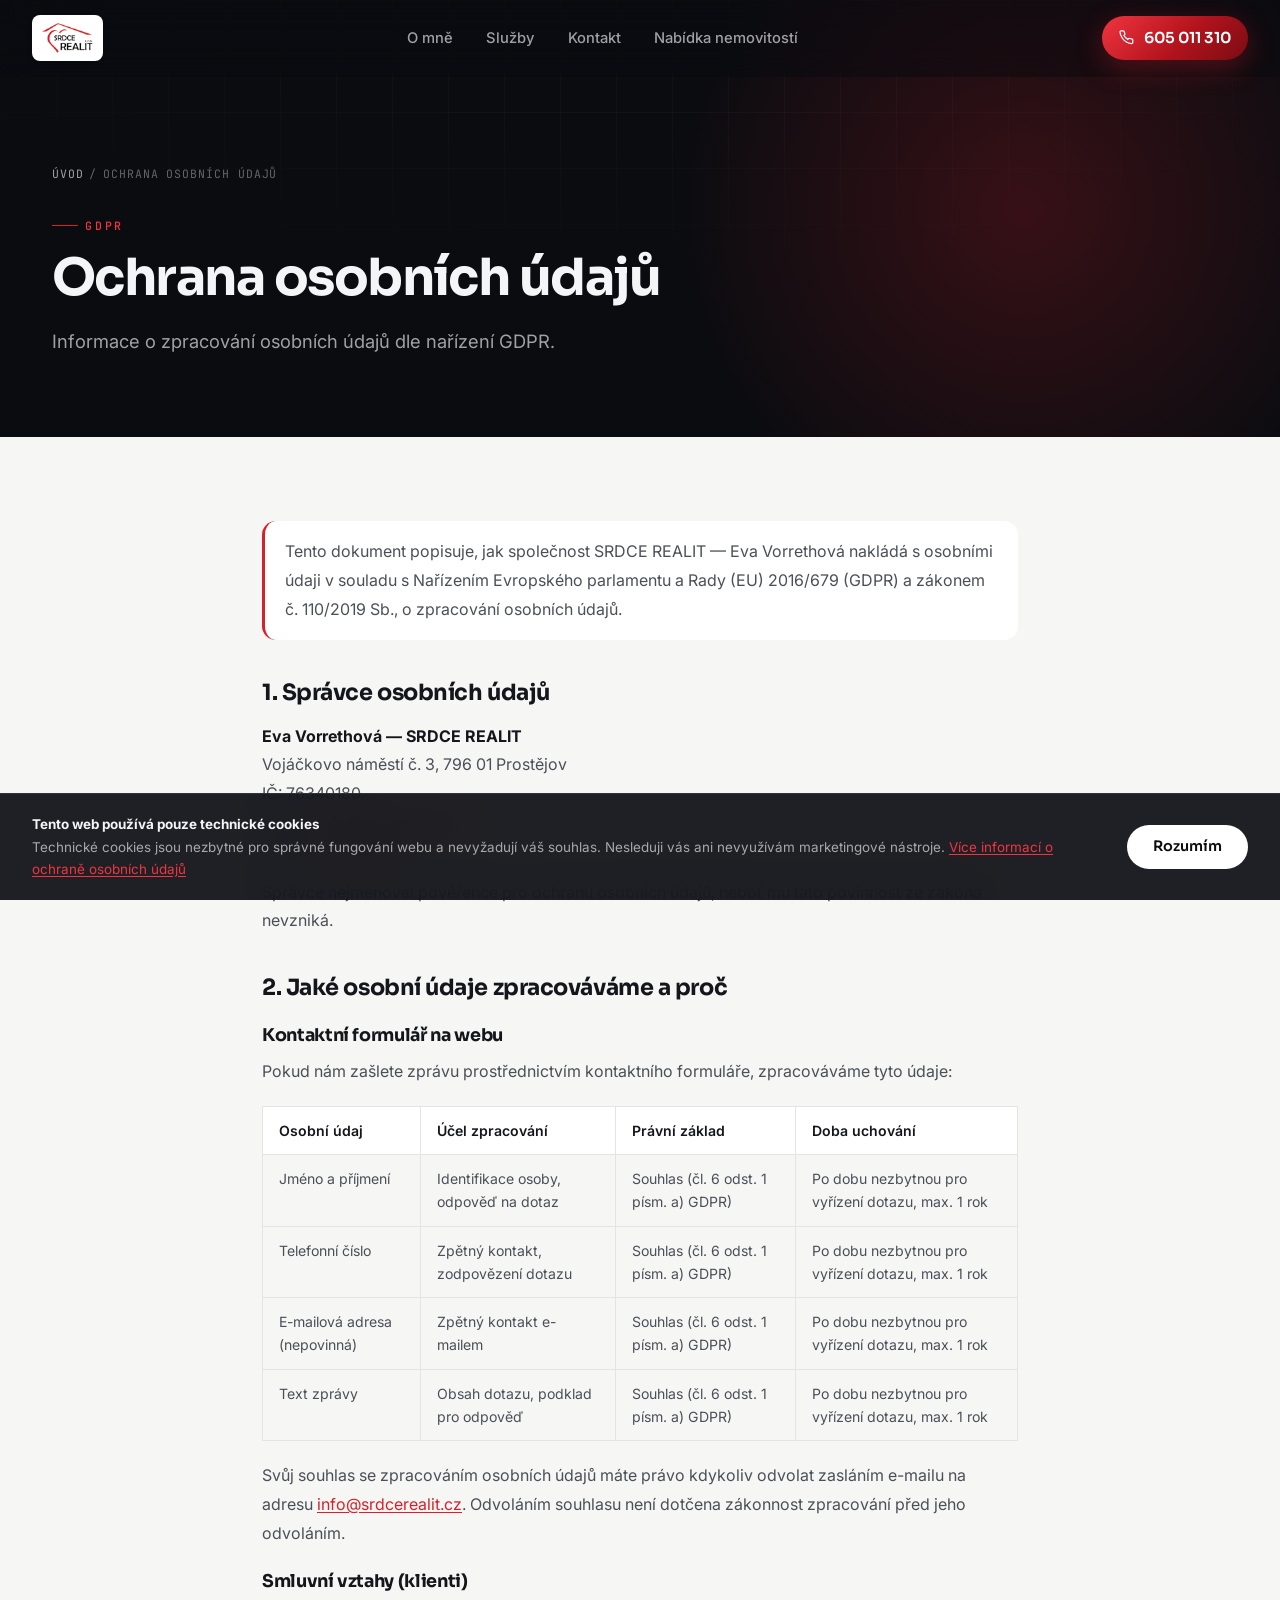
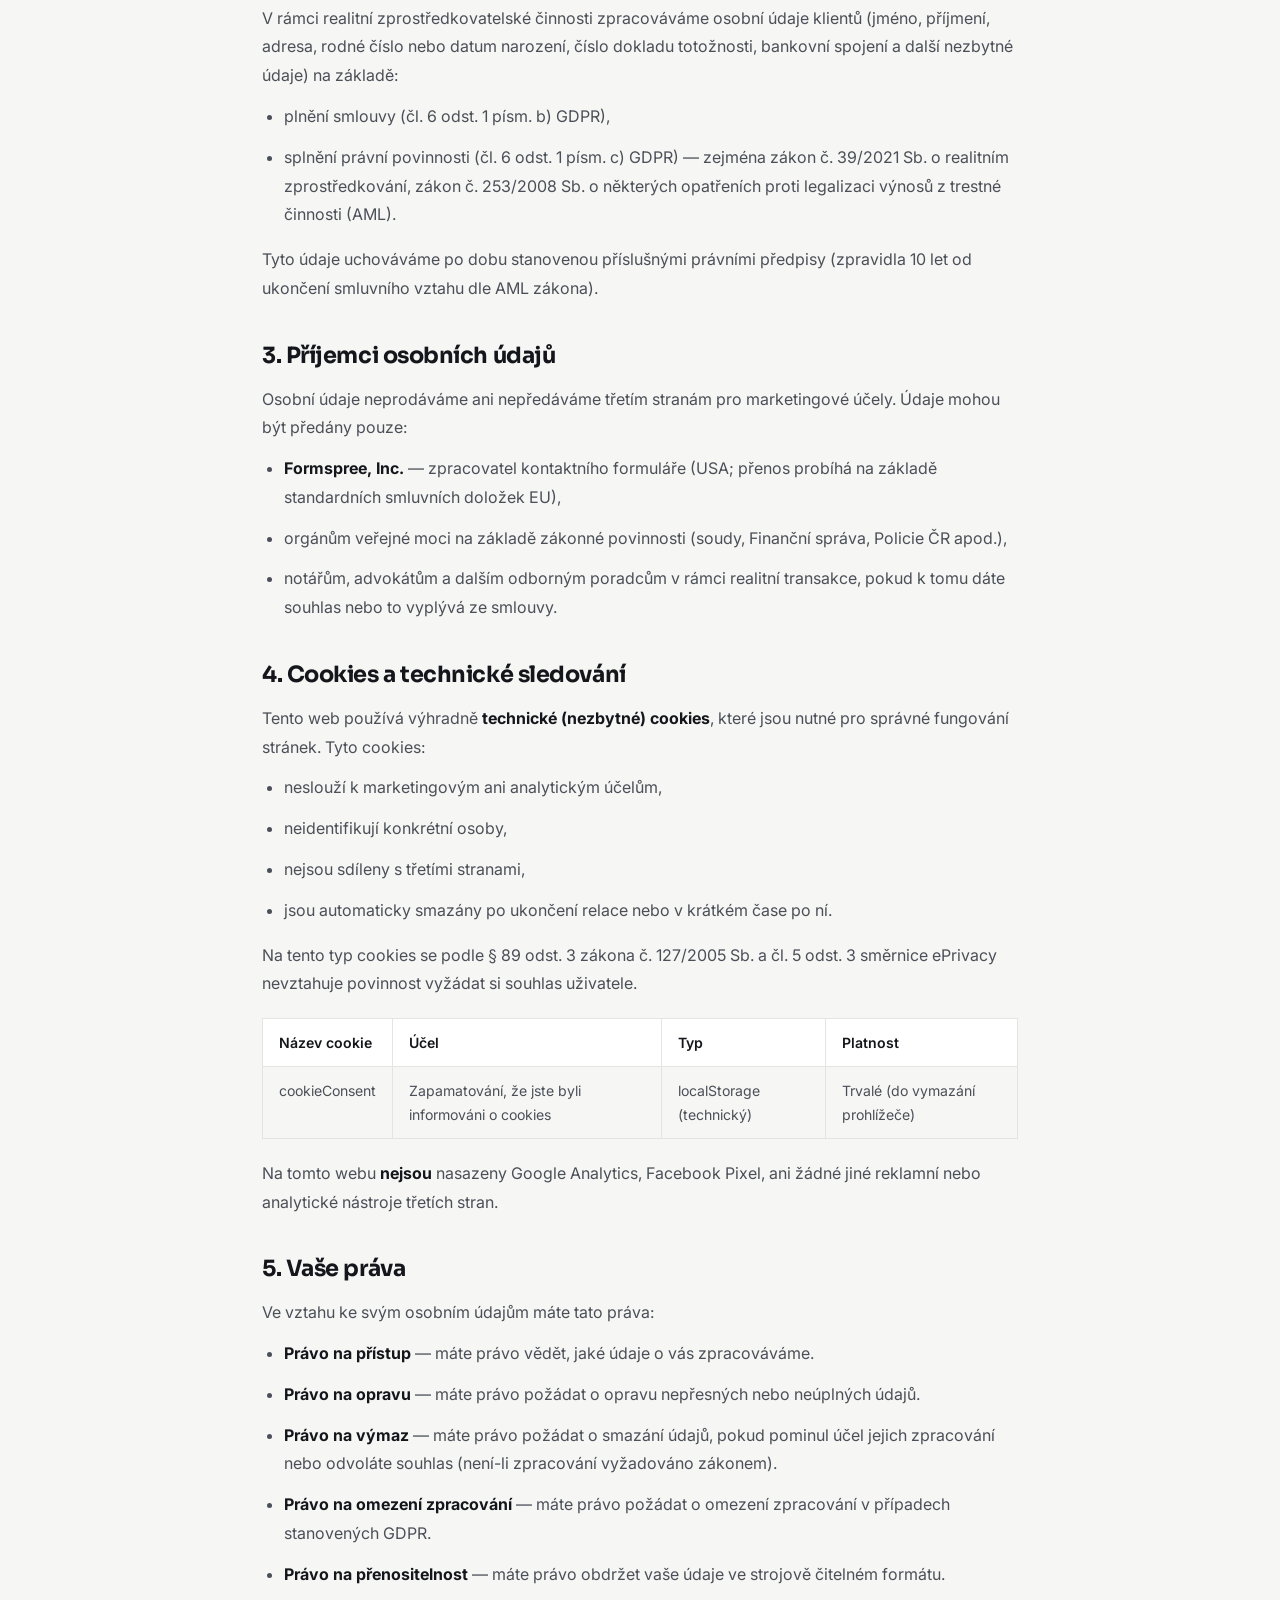
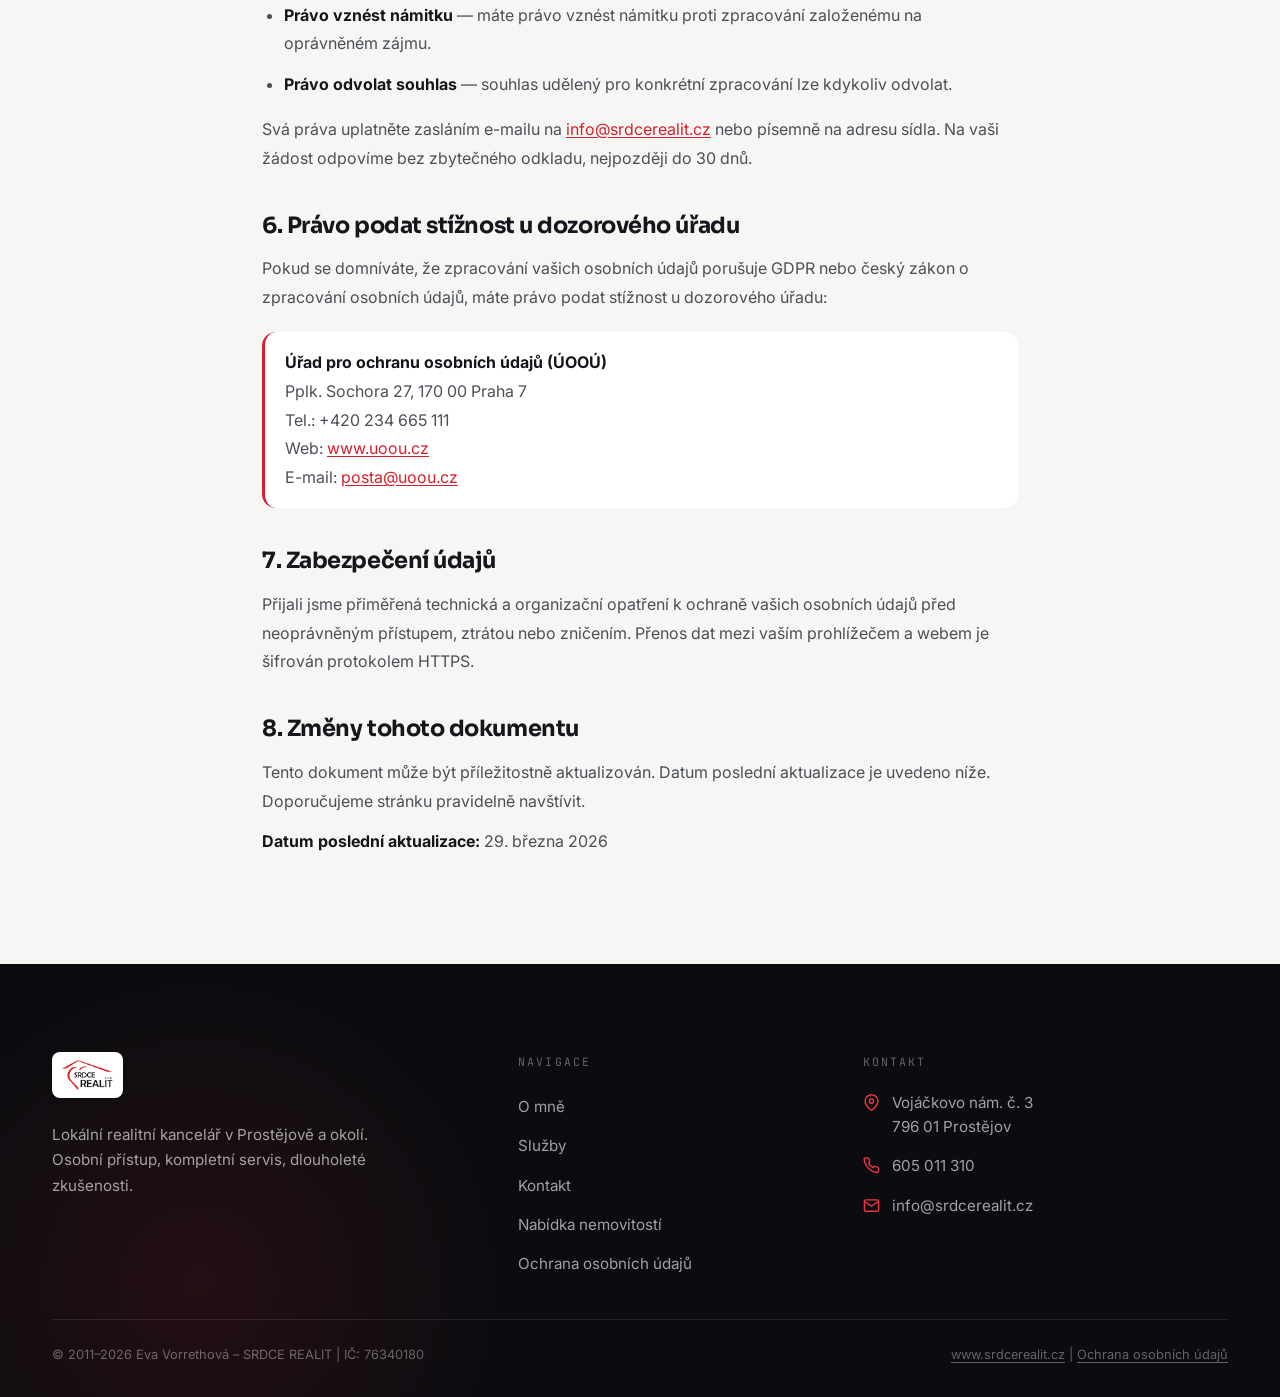
==== ochrana-udaju.html @ 51e982a7 "Jednostránkový landing web SRDCE REALIT Zjednodušená verze webu — jedna stránka místo 8 podstránek, " ====
<!DOCTYPE html>
<html lang="cs">
<head>
  <meta charset="UTF-8">
  <meta name="viewport" content="width=device-width, initial-scale=1.0">
  <title>Ochrana osobních údajů — SRDCE REALIT | Prostějov</title>
  <meta name="description" content="Informace o zpracování osobních údajů dle GDPR — realitní kancelář SRDCE REALIT, Eva Vorrethová, Prostějov.">
  <link rel="stylesheet" href="css/reset.css">
  <link rel="stylesheet" href="css/variables.css">
  <link rel="stylesheet" href="css/main.css">
  <link rel="stylesheet" href="css/components.css">
  <link rel="stylesheet" href="css/responsive.css">
  <style>
    .gdpr-content {
      max-width: 820px;
      margin: 0 auto;
      padding: clamp(2.5rem, 5vw, 4rem) var(--container-padding) clamp(4rem, 8vw, 6rem);
    }
    .gdpr-content h2 {
      font-size: 1.4rem;
      margin: var(--space-10) 0 var(--space-4);
    }
    .gdpr-content h3 {
      font-size: 1.1rem;
      margin: var(--space-6) 0 var(--space-3);
    }
    .gdpr-content p, .gdpr-content li {
      color: var(--text-2);
      line-height: 1.8;
      margin-bottom: var(--space-3);
    }
    .gdpr-content ul {
      list-style: disc;
      padding-left: 1.4em;
      margin-bottom: var(--space-4);
    }
    .gdpr-content a { color: var(--red); text-decoration: underline; text-underline-offset: 2px; }
    .gdpr-content strong { color: var(--text); }
    .gdpr-table {
      width: 100%;
      border-collapse: collapse;
      margin: var(--space-5) 0;
      font-size: .88rem;
      display: block;
      overflow-x: auto;
    }
    .gdpr-table th {
      background: var(--surface);
      padding: var(--space-3) var(--space-4);
      text-align: left;
      font-weight: 600;
      border: 1px solid var(--line);
      white-space: nowrap;
    }
    .gdpr-table td {
      padding: var(--space-3) var(--space-4);
      border: 1px solid var(--line);
      color: var(--text-2);
      vertical-align: top;
    }
    .gdpr-info-box {
      background: var(--surface);
      border-left: 3px solid var(--red);
      border-radius: var(--radius-md);
      padding: var(--space-4) var(--space-5);
      margin: var(--space-5) 0;
    }
    .gdpr-info-box p { margin: 0; }
  </style>
</head>
<body>

<!-- HEADER -->
<header class="site-header">
  <div class="header-inner container-wide">
    <a href="index.html" class="site-logo" aria-label="SRDCE REALIT — úvodní stránka">
      <div class="logo-img-wrap">
        <img src="assets/logo.png" alt="SRDCE REALIT — Eva Vorrethová" class="logo-img">
      </div>
    </a>
    <nav class="main-nav" aria-label="Hlavní navigace">
      <ul class="nav-list">
        <li><a href="index.html#o-mne">O mně</a></li>
        <li><a href="index.html#sluzby">Služby</a></li>
        <li><a href="index.html#kontakt">Kontakt</a></li>
        <li><a href="https://www.sreality.cz/adresar/srdce-realit-prostejov/3274/inzeraty" target="_blank" rel="noopener">Nabídka nemovitostí</a></li>
      </ul>
    </nav>
    <div class="header-actions">
      <a href="tel:+420605011310" class="header-phone">
        <svg viewBox="0 0 24 24" fill="none" stroke="currentColor" stroke-width="2" aria-hidden="true"><path d="M22 16.92v3a2 2 0 0 1-2.18 2 19.79 19.79 0 0 1-8.63-3.07A19.5 19.5 0 0 1 4.69 12 19.79 19.79 0 0 1 1.61 3.41 2 2 0 0 1 3.6 1.24h3a2 2 0 0 1 2 1.72c.127.96.361 1.903.7 2.81a2 2 0 0 1-.45 2.11L7.91 8.9a16 16 0 0 0 6.08 6.08l.97-.96a2 2 0 0 1 2.11-.45c.907.339 1.85.573 2.81.7A2 2 0 0 1 22 16.92z"/></svg>
        605 011 310
      </a>
      <button class="hamburger" aria-label="Otevřít menu" aria-expanded="false">
        <span></span><span></span><span></span>
      </button>
    </div>
  </div>
  <div class="scroll-progress"><span></span></div>
</header>

<nav class="mobile-nav" aria-label="Mobilní navigace">
  <ul class="mobile-nav-list">
    <li><a href="index.html#o-mne">O mně</a></li>
    <li><a href="index.html#sluzby">Služby</a></li>
    <li><a href="index.html#kontakt">Kontakt</a></li>
    <li><a href="https://www.sreality.cz/adresar/srdce-realit-prostejov/3274/inzeraty" target="_blank" rel="noopener">Nabídka nemovitostí</a></li>
  </ul>
  <a href="tel:+420605011310" class="mobile-nav-phone">
    <svg width="18" height="18" viewBox="0 0 24 24" fill="none" stroke="currentColor" stroke-width="2" aria-hidden="true"><path d="M22 16.92v3a2 2 0 0 1-2.18 2 19.79 19.79 0 0 1-8.63-3.07A19.5 19.5 0 0 1 4.69 12 19.79 19.79 0 0 1 1.61 3.41 2 2 0 0 1 3.6 1.24h3a2 2 0 0 1 2 1.72c.127.96.361 1.903.7 2.81a2 2 0 0 1-.45 2.11L7.91 8.9a16 16 0 0 0 6.08 6.08l.97-.96a2 2 0 0 1 2.11-.45c.907.339 1.85.573 2.81.7A2 2 0 0 1 22 16.92z"/></svg>
    605 011 310
  </a>
</nav>

<!-- ══ PAGE HERO ══ -->
<section class="page-hero">
  <div class="container">
    <nav class="breadcrumbs" aria-label="Drobečková navigace">
      <a href="index.html">Úvod</a>
      <span class="sep">/</span>
      <span>Ochrana osobních údajů</span>
    </nav>
    <span class="eyebrow eyebrow-inv">GDPR</span>
    <h1 class="display-2">Ochrana osobních údajů</h1>
    <p class="lead">Informace o zpracování osobních údajů dle nařízení GDPR.</p>
  </div>
</section>

<!-- CONTENT -->
<main>
  <div class="gdpr-content">

    <div class="gdpr-info-box">
      <p>Tento dokument popisuje, jak společnost SRDCE REALIT — Eva Vorrethová nakládá s osobními údaji v souladu s Nařízením Evropského parlamentu a Rady (EU) 2016/679 (GDPR) a zákonem č. 110/2019 Sb., o zpracování osobních údajů.</p>
    </div>

    <h2>1. Správce osobních údajů</h2>
    <p>
      <strong>Eva Vorrethová — SRDCE REALIT</strong><br>
      Vojáčkovo náměstí č. 3, 796 01 Prostějov<br>
      IČ: 76340180<br>
      E-mail: <a href="mailto:info@srdcerealit.cz">info@srdcerealit.cz</a><br>
      Telefon: <a href="tel:+420605011310">605 011 310</a>
    </p>
    <p>Správce nejmenoval pověřence pro ochranu osobních údajů, neboť mu tato povinnost ze zákona nevzniká.</p>

    <h2>2. Jaké osobní údaje zpracováváme a proč</h2>

    <h3>Kontaktní formulář na webu</h3>
    <p>Pokud nám zašlete zprávu prostřednictvím kontaktního formuláře, zpracováváme tyto údaje:</p>
    <table class="gdpr-table">
      <thead>
        <tr>
          <th>Osobní údaj</th>
          <th>Účel zpracování</th>
          <th>Právní základ</th>
          <th>Doba uchování</th>
        </tr>
      </thead>
      <tbody>
        <tr>
          <td>Jméno a příjmení</td>
          <td>Identifikace osoby, odpověď na dotaz</td>
          <td>Souhlas (čl. 6 odst. 1 písm. a) GDPR)</td>
          <td>Po dobu nezbytnou pro vyřízení dotazu, max. 1 rok</td>
        </tr>
        <tr>
          <td>Telefonní číslo</td>
          <td>Zpětný kontakt, zodpovězení dotazu</td>
          <td>Souhlas (čl. 6 odst. 1 písm. a) GDPR)</td>
          <td>Po dobu nezbytnou pro vyřízení dotazu, max. 1 rok</td>
        </tr>
        <tr>
          <td>E-mailová adresa (nepovinná)</td>
          <td>Zpětný kontakt e-mailem</td>
          <td>Souhlas (čl. 6 odst. 1 písm. a) GDPR)</td>
          <td>Po dobu nezbytnou pro vyřízení dotazu, max. 1 rok</td>
        </tr>
        <tr>
          <td>Text zprávy</td>
          <td>Obsah dotazu, podklad pro odpověď</td>
          <td>Souhlas (čl. 6 odst. 1 písm. a) GDPR)</td>
          <td>Po dobu nezbytnou pro vyřízení dotazu, max. 1 rok</td>
        </tr>
      </tbody>
    </table>
    <p>Svůj souhlas se zpracováním osobních údajů máte právo kdykoliv odvolat zasláním e-mailu na adresu <a href="mailto:info@srdcerealit.cz">info@srdcerealit.cz</a>. Odvoláním souhlasu není dotčena zákonnost zpracování před jeho odvoláním.</p>

    <h3>Smluvní vztahy (klienti)</h3>
    <p>V rámci realitní zprostředkovatelské činnosti zpracováváme osobní údaje klientů (jméno, příjmení, adresa, rodné číslo nebo datum narození, číslo dokladu totožnosti, bankovní spojení a další nezbytné údaje) na základě:</p>
    <ul>
      <li>plnění smlouvy (čl. 6 odst. 1 písm. b) GDPR),</li>
      <li>splnění právní povinnosti (čl. 6 odst. 1 písm. c) GDPR) — zejména zákon č. 39/2021 Sb. o realitním zprostředkování, zákon č. 253/2008 Sb. o některých opatřeních proti legalizaci výnosů z trestné činnosti (AML).</li>
    </ul>
    <p>Tyto údaje uchováváme po dobu stanovenou příslušnými právními předpisy (zpravidla 10 let od ukončení smluvního vztahu dle AML zákona).</p>

    <h2>3. Příjemci osobních údajů</h2>
    <p>Osobní údaje neprodáváme ani nepředáváme třetím stranám pro marketingové účely. Údaje mohou být předány pouze:</p>
    <ul>
      <li><strong>Formspree, Inc.</strong> — zpracovatel kontaktního formuláře (USA; přenos probíhá na základě standardních smluvních doložek EU),</li>
      <li>orgánům veřejné moci na základě zákonné povinnosti (soudy, Finanční správa, Policie ČR apod.),</li>
      <li>notářům, advokátům a dalším odborným poradcům v rámci realitní transakce, pokud k tomu dáte souhlas nebo to vyplývá ze smlouvy.</li>
    </ul>

    <h2>4. Cookies a technické sledování</h2>
    <p>Tento web používá výhradně <strong>technické (nezbytné) cookies</strong>, které jsou nutné pro správné fungování stránek. Tyto cookies:</p>
    <ul>
      <li>neslouží k marketingovým ani analytickým účelům,</li>
      <li>neidentifikují konkrétní osoby,</li>
      <li>nejsou sdíleny s třetími stranami,</li>
      <li>jsou automaticky smazány po ukončení relace nebo v krátkém čase po ní.</li>
    </ul>
    <p>Na tento typ cookies se podle § 89 odst. 3 zákona č. 127/2005 Sb. a čl. 5 odst. 3 směrnice ePrivacy nevztahuje povinnost vyžádat si souhlas uživatele.</p>

    <table class="gdpr-table">
      <thead>
        <tr>
          <th>Název cookie</th>
          <th>Účel</th>
          <th>Typ</th>
          <th>Platnost</th>
        </tr>
      </thead>
      <tbody>
        <tr>
          <td>cookieConsent</td>
          <td>Zapamatování, že jste byli informováni o cookies</td>
          <td>localStorage (technický)</td>
          <td>Trvalé (do vymazání prohlížeče)</td>
        </tr>
      </tbody>
    </table>

    <p>Na tomto webu <strong>nejsou</strong> nasazeny Google Analytics, Facebook Pixel, ani žádné jiné reklamní nebo analytické nástroje třetích stran.</p>

    <h2>5. Vaše práva</h2>
    <p>Ve vztahu ke svým osobním údajům máte tato práva:</p>
    <ul>
      <li><strong>Právo na přístup</strong> — máte právo vědět, jaké údaje o vás zpracováváme.</li>
      <li><strong>Právo na opravu</strong> — máte právo požádat o opravu nepřesných nebo neúplných údajů.</li>
      <li><strong>Právo na výmaz</strong> — máte právo požádat o smazání údajů, pokud pominul účel jejich zpracování nebo odvoláte souhlas (není-li zpracování vyžadováno zákonem).</li>
      <li><strong>Právo na omezení zpracování</strong> — máte právo požádat o omezení zpracování v případech stanovených GDPR.</li>
      <li><strong>Právo na přenositelnost</strong> — máte právo obdržet vaše údaje ve strojově čitelném formátu.</li>
      <li><strong>Právo vznést námitku</strong> — máte právo vznést námitku proti zpracování založenému na oprávněném zájmu.</li>
      <li><strong>Právo odvolat souhlas</strong> — souhlas udělený pro konkrétní zpracování lze kdykoliv odvolat.</li>
    </ul>
    <p>Svá práva uplatněte zasláním e-mailu na <a href="mailto:info@srdcerealit.cz">info@srdcerealit.cz</a> nebo písemně na adresu sídla. Na vaši žádost odpovíme bez zbytečného odkladu, nejpozději do 30 dnů.</p>

    <h2>6. Právo podat stížnost u dozorového úřadu</h2>
    <p>Pokud se domníváte, že zpracování vašich osobních údajů porušuje GDPR nebo český zákon o zpracování osobních údajů, máte právo podat stížnost u dozorového úřadu:</p>
    <div class="gdpr-info-box">
      <p>
        <strong>Úřad pro ochranu osobních údajů (ÚOOÚ)</strong><br>
        Pplk. Sochora 27, 170 00 Praha 7<br>
        Tel.: +420 234 665 111<br>
        Web: <a href="https://www.uoou.cz" target="_blank" rel="noopener">www.uoou.cz</a><br>
        E-mail: <a href="mailto:posta@uoou.cz">posta@uoou.cz</a>
      </p>
    </div>

    <h2>7. Zabezpečení údajů</h2>
    <p>Přijali jsme přiměřená technická a organizační opatření k ochraně vašich osobních údajů před neoprávněným přístupem, ztrátou nebo zničením. Přenos dat mezi vaším prohlížečem a webem je šifrován protokolem HTTPS.</p>

    <h2>8. Změny tohoto dokumentu</h2>
    <p>Tento dokument může být příležitostně aktualizován. Datum poslední aktualizace je uvedeno níže. Doporučujeme stránku pravidelně navštívit.</p>
    <p><strong>Datum poslední aktualizace:</strong> 29. března 2026</p>

  </div>
</main>

<!-- FOOTER -->
<footer class="site-footer">
  <div class="container">
    <div class="footer-grid">
      <div class="footer-brand">
        <a href="index.html" class="site-logo" style="display:inline-flex">
          <div class="logo-img-wrap">
            <img src="assets/logo.png" alt="SRDCE REALIT — Eva Vorrethová" class="logo-img">
          </div>
        </a>
        <p class="footer-tagline">Lokální realitní kancelář v Prostějově a okolí. Osobní přístup, kompletní servis, dlouholeté zkušenosti.</p>
      </div>
      <div>
        <p class="footer-heading">Navigace</p>
        <nav class="footer-links">
          <a href="index.html#o-mne">O mně</a>
          <a href="index.html#sluzby">Služby</a>
          <a href="index.html#kontakt">Kontakt</a>
          <a href="https://www.sreality.cz/adresar/srdce-realit-prostejov/3274/inzeraty" target="_blank" rel="noopener">Nabídka nemovitostí</a>
          <a href="ochrana-udaju.html">Ochrana osobních údajů</a>
        </nav>
      </div>
      <div>
        <p class="footer-heading">Kontakt</p>
        <div class="footer-contact-list">
          <div class="footer-contact-item">
            <svg viewBox="0 0 24 24" fill="none" stroke="currentColor" stroke-width="2"><path d="M21 10c0 7-9 13-9 13s-9-6-9-13a9 9 0 0 1 18 0z"/><circle cx="12" cy="10" r="3"/></svg>
            <span>Vojáčkovo nám. č. 3<br>796 01 Prostějov</span>
          </div>
          <div class="footer-contact-item">
            <svg viewBox="0 0 24 24" fill="none" stroke="currentColor" stroke-width="2"><path d="M22 16.92v3a2 2 0 0 1-2.18 2 19.79 19.79 0 0 1-8.63-3.07A19.5 19.5 0 0 1 4.69 12 19.79 19.79 0 0 1 1.61 3.41 2 2 0 0 1 3.6 1.24h3a2 2 0 0 1 2 1.72c.127.96.361 1.903.7 2.81a2 2 0 0 1-.45 2.11L7.91 8.9a16 16 0 0 0 6.08 6.08l.97-.96a2 2 0 0 1 2.11-.45c.907.339 1.85.573 2.81.7A2 2 0 0 1 22 16.92z"/></svg>
            <a href="tel:+420605011310">605 011 310</a>
          </div>
          <div class="footer-contact-item">
            <svg viewBox="0 0 24 24" fill="none" stroke="currentColor" stroke-width="2"><path d="M4 4h16c1.1 0 2 .9 2 2v12c0 1.1-.9 2-2 2H4c-1.1 0-2-.9-2-2V6c0-1.1.9-2 2-2z"/><polyline points="22,6 12,13 2,6"/></svg>
            <a href="mailto:info@srdcerealit.cz">info@srdcerealit.cz</a>
          </div>
        </div>
      </div>
    </div>
    <div class="footer-bottom">
      <p>© 2011–2026 Eva Vorrethová – SRDCE REALIT | IČ: 76340180</p>
      <p><a href="https://www.srdcerealit.cz">www.srdcerealit.cz</a> | <a href="ochrana-udaju.html">Ochrana osobních údajů</a></p>
    </div>
  </div>
</footer>

<!-- FLOATING PHONE -->
<a href="tel:+420605011310" class="floating-phone" aria-label="Zavolat 605 011 310">
  <svg viewBox="0 0 24 24" fill="none" stroke="currentColor" stroke-width="2" aria-hidden="true"><path d="M22 16.92v3a2 2 0 0 1-2.18 2 19.79 19.79 0 0 1-8.63-3.07A19.5 19.5 0 0 1 4.69 12 19.79 19.79 0 0 1 1.61 3.41 2 2 0 0 1 3.6 1.24h3a2 2 0 0 1 2 1.72c.127.96.361 1.903.7 2.81a2 2 0 0 1-.45 2.11L7.91 8.9a16 16 0 0 0 6.08 6.08l.97-.96a2 2 0 0 1 2.11-.45c.907.339 1.85.573 2.81.7A2 2 0 0 1 22 16.92z"/></svg>
</a>

<!-- COOKIE BANNER -->
<div id="cookie-banner" class="cookie-banner" role="region" aria-label="Informace o cookies">
  <div class="cookie-banner-inner">
    <div class="cookie-banner-text">
      <strong>Tento web používá pouze technické cookies</strong>
      Technické cookies jsou nezbytné pro správné fungování webu a nevyžadují váš souhlas. Nesleduji vás ani nevyužívám marketingové nástroje.
      <a href="ochrana-udaju.html">Více informací o ochraně osobních údajů</a>
    </div>
    <div class="cookie-banner-actions">
      <button id="cookie-accept" class="cookie-btn-accept">Rozumím</button>
    </div>
  </div>
</div>

<script src="js/main.js"></script>
</body>
</html>
---- css/variables.css ----
/* variables.css — Design tokens (hi-tech 2026 redesign) */
@import url('https://fonts.googleapis.com/css2?family=Sora:wght@400;500;600;700;800&family=Inter:wght@400;500;600;700&family=JetBrains+Mono:wght@400;500;600&display=swap&subset=latin-ext');

:root {
  /* === BRAND === */
  --red: #D7202B;
  --red-bright: #F03540;
  --red-deep: #8F0F17;
  --red-ink: #3A0509;
  --gradient-brand: linear-gradient(135deg, #F03540 0%, #B3131D 55%, #7A0C13 100%);
  --gradient-brand-soft: linear-gradient(135deg, rgba(240,53,64,.12), rgba(122,12,19,.06));
  --green: #79BC1C;

  /* === SURFACES === */
  --ink: #0A0C10;          /* near-black, hero & footer */
  --ink-2: #12151C;        /* elevated dark */
  --ink-3: #1B1F29;        /* dark card */
  --bg: #F6F6F4;           /* warm light page bg */
  --surface: #FFFFFF;      /* cards */
  --surface-2: #EFEFEC;    /* subtle alt */

  /* === TEXT === */
  --text: #14161B;
  --text-2: #4B5058;       /* muted */
  --text-3: #8A8F98;       /* faint */
  --text-inv: #F4F5F7;
  --text-inv-2: rgba(244,245,247,.64);
  --text-inv-3: rgba(244,245,247,.38);

  /* === LINES === */
  --line: #E4E4E0;
  --line-dark: rgba(255,255,255,.09);
  --line-strong: #C9C9C4;

  /* === STATUS === */
  --success: #4CAF50;
  --error: #E5484D;
  --info: #2563EB;

  /* === TYPOGRAPHY === */
  --font-display: 'Sora', 'Inter', system-ui, sans-serif;
  --font-body: 'Inter', system-ui, sans-serif;
  --font-mono: 'JetBrains Mono', ui-monospace, monospace;

  --text-xs: 0.75rem;
  --text-sm: 0.875rem;
  --text-base: 1rem;
  --text-lg: 1.125rem;
  --text-xl: 1.3rem;
  --text-2xl: 1.6rem;

  /* fluid display sizes */
  --display-1: clamp(2.6rem, 6vw, 4.6rem);
  --display-2: clamp(2rem, 4vw, 3.2rem);
  --display-3: clamp(1.5rem, 2.6vw, 2.1rem);

  /* === SPACING === */
  --space-1: 0.25rem;
  --space-2: 0.5rem;
  --space-3: 0.75rem;
  --space-4: 1rem;
  --space-5: 1.25rem;
  --space-6: 1.5rem;
  --space-8: 2rem;
  --space-10: 2.5rem;
  --space-12: 3rem;
  --space-14: 3.5rem;
  --space-16: 4rem;
  --space-20: 5rem;
  --space-24: 6rem;

  /* === LAYOUT === */
  --container-max: 1240px;
  --container-wide: 1440px;
  --container-padding: clamp(1.1rem, 4vw, 2rem);
  --header-h: 76px;

  /* === RADII === */
  --radius-sm: 8px;
  --radius-md: 14px;
  --radius-lg: 20px;
  --radius-xl: 28px;
  --radius-full: 9999px;

  /* === SHADOWS === */
  --shadow-sm: 0 1px 2px rgba(10,12,16,.05), 0 2px 8px rgba(10,12,16,.04);
  --shadow-md: 0 2px 6px rgba(10,12,16,.06), 0 10px 28px rgba(10,12,16,.09);
  --shadow-lg: 0 4px 12px rgba(10,12,16,.08), 0 24px 60px rgba(10,12,16,.16);
  --shadow-red: 0 8px 28px rgba(215,32,43,.32);
  --shadow-card: 0 1px 2px rgba(10,12,16,.05), 0 8px 24px rgba(10,12,16,.07);
  --shadow-card-hover: 0 6px 16px rgba(10,12,16,.10), 0 28px 64px rgba(10,12,16,.16);

  /* === MOTION === */
  --ease-out: cubic-bezier(.22,.9,.32,1);
  --ease-spring: cubic-bezier(.34,1.4,.44,1);
  --transition-fast: 160ms var(--ease-out);
  --transition-base: 280ms var(--ease-out);
  --transition-slow: 520ms var(--ease-out);

  /* === Z-INDEX === */
  --z-base: 1;
  --z-dropdown: 100;
  --z-sticky: 200;
  --z-modal: 1000;
  --z-toast: 1100;

  /* Legacy aliases (staré názvy používané ve zbytku kódu) */
  --color-primary: var(--red);
  --color-primary-dark: var(--red-deep);
  --color-primary-light: var(--red-bright);
  --color-accent: var(--green);
  --color-bg: var(--bg);
  --color-bg-card: var(--surface);
  --color-bg-section: var(--surface-2);
  --color-bg-dark: var(--ink);
  --color-text: var(--text);
  --color-text-muted: var(--text-2);
  --color-text-light: var(--text-3);
  --color-text-inverse: var(--text-inv);
  --color-border: var(--line);
  --color-border-dark: var(--line-strong);
  --color-success: var(--success);
  --color-error: var(--error);
  --font-heading: var(--font-display);
}
---- css/main.css ----
/* main.css — Base, layout, header, footer, sections (hi-tech redesign 2026) */

/* ═══ BASE ═══ */
body {
  font-family: var(--font-body);
  font-size: var(--text-base);
  color: var(--text);
  background: var(--bg);
  line-height: 1.65;
  overflow-x: clip;
}

h1, h2, h3, h4, h5, h6 {
  font-family: var(--font-display);
  line-height: 1.15;
  font-weight: 700;
  letter-spacing: -0.02em;
  color: var(--text);
}

.container {
  width: 100%;
  max-width: var(--container-max);
  margin-inline: auto;
  padding-inline: var(--container-padding);
}

.container-wide {
  width: 100%;
  max-width: var(--container-wide);
  margin-inline: auto;
  padding-inline: var(--container-padding);
}

/* Custom scrollbar */
::-webkit-scrollbar { width: 12px; }
::-webkit-scrollbar-track { background: #101318; }
::-webkit-scrollbar-thumb {
  background: #3a3f4b;
  border-radius: 6px;
  border: 3px solid #101318;
}
::-webkit-scrollbar-thumb:hover { background: var(--red); }

/* ═══ TYPOGRAPHY HELPERS ═══ */
.display-1, .display-2, .display-3 {
  font-family: var(--font-display);
  font-weight: 700;
  line-height: 1.06;
  letter-spacing: -0.03em;
}
.display-1 { font-size: var(--display-1); }
.display-2 { font-size: var(--display-2); }
.display-3 { font-size: var(--display-3); letter-spacing: -0.02em; }

.eyebrow {
  display: inline-flex;
  align-items: center;
  gap: .65em;
  font-family: var(--font-mono);
  font-size: .72rem;
  font-weight: 500;
  letter-spacing: .22em;
  text-transform: uppercase;
  color: var(--red);
}
.eyebrow::before {
  content: '';
  width: 26px;
  height: 1px;
  background: var(--red);
  flex-shrink: 0;
}
.eyebrow-inv { color: var(--red-bright); }

.lead {
  font-size: clamp(1rem, 1.5vw, 1.15rem);
  line-height: 1.75;
  color: var(--text-2);
  max-width: 58ch;
}

.mono-label {
  font-family: var(--font-mono);
  font-size: .72rem;
  letter-spacing: .14em;
  text-transform: uppercase;
  color: var(--text-3);
}

/* ═══ SECTIONS ═══ */
.section { padding-block: clamp(4rem, 9vw, 7.5rem); }
.section-dark {
  background: var(--ink);
  color: var(--text-inv);
}
.section-dark h1, .section-dark h2, .section-dark h3, .section-dark h4 { color: var(--text-inv); }
.section-dark .lead { color: var(--text-inv-2); }
.section-alt { background: var(--surface); }

.section-head { margin-bottom: clamp(2.5rem, 5vw, 4rem); }
.section-head .eyebrow { margin-bottom: var(--space-4); }
.section-head .lead { margin-top: var(--space-4); }

.section-head-row {
  display: flex;
  align-items: flex-end;
  justify-content: space-between;
  gap: var(--space-6);
  flex-wrap: wrap;
  margin-bottom: clamp(2.5rem, 5vw, 4rem);
}
.section-head-row .eyebrow { margin-bottom: var(--space-4); }

/* ═══ HEADER ═══ */
.site-header {
  position: fixed;
  inset-inline: 0;
  top: 0;
  z-index: var(--z-sticky);
  background: rgba(10, 12, 16, .55);
  -webkit-backdrop-filter: blur(18px) saturate(1.4);
  backdrop-filter: blur(18px) saturate(1.4);
  border-bottom: 1px solid transparent;
  transition: background var(--transition-base), border-color var(--transition-base);
}
.site-header.scrolled {
  background: rgba(10, 12, 16, .88);
  border-bottom-color: var(--line-dark);
}

.header-inner {
  display: flex;
  align-items: center;
  justify-content: space-between;
  gap: var(--space-6);
  height: var(--header-h);
}

.scroll-progress {
  position: absolute;
  bottom: -1px;
  left: 0;
  height: 2px;
  width: 100%;
  pointer-events: none;
}
.scroll-progress span {
  display: block;
  height: 100%;
  width: 0;
  background: var(--gradient-brand);
}

.site-logo { display: inline-flex; align-items: center; flex-shrink: 0; }
.logo-img-wrap {
  background: #fff;
  border-radius: var(--radius-sm);
  padding: 6px 10px;
  box-shadow: var(--shadow-sm);
  transition: transform var(--transition-fast);
}
.site-logo:hover .logo-img-wrap { transform: translateY(-1px); }
.logo-img { height: 34px; width: auto; }

.main-nav { display: none; }
@media (min-width: 1024px) {
  .main-nav { display: block; }
}
.nav-list {
  display: flex;
  gap: var(--space-1);
}
.nav-list a {
  position: relative;
  display: inline-block;
  padding: .55em 1em;
  font-size: .92rem;
  font-weight: 500;
  color: var(--text-inv-2);
  border-radius: var(--radius-full);
  transition: color var(--transition-fast), background var(--transition-fast);
}
.nav-list a:hover { color: var(--text-inv); background: rgba(255,255,255,.06); }
.nav-list a.active {
  color: var(--text-inv);
  background: rgba(255,255,255,.09);
}

.header-actions {
  display: flex;
  align-items: center;
  gap: var(--space-3);
}

.header-phone {
  display: none;
  align-items: center;
  gap: .6em;
  padding: .6em 1.15em;
  font-family: var(--font-display);
  font-weight: 600;
  font-size: .95rem;
  color: #fff;
  background: var(--gradient-brand);
  border-radius: var(--radius-full);
  box-shadow: var(--shadow-red);
  transition: transform var(--transition-fast), box-shadow var(--transition-fast);
  white-space: nowrap;
}
.header-phone:hover { transform: translateY(-2px); box-shadow: 0 12px 34px rgba(215,32,43,.44); }
.header-phone svg { width: 15px; height: 15px; }
@media (min-width: 640px) { .header-phone { display: inline-flex; } }

/* Hamburger */
.hamburger {
  display: inline-flex;
  flex-direction: column;
  justify-content: center;
  gap: 5px;
  width: 44px;
  height: 44px;
  padding: 10px;
  border-radius: var(--radius-sm);
  transition: background var(--transition-fast);
}
.hamburger:hover { background: rgba(255,255,255,.07); }
.hamburger span {
  display: block;
  height: 2px;
  width: 100%;
  background: var(--text-inv);
  border-radius: 2px;
  transition: transform var(--transition-base), opacity var(--transition-base);
}
.hamburger.open span:nth-child(1) { transform: translateY(7px) rotate(45deg); }
.hamburger.open span:nth-child(2) { opacity: 0; }
.hamburger.open span:nth-child(3) { transform: translateY(-7px) rotate(-45deg); }
@media (min-width: 1024px) { .hamburger { display: none; } }

/* Mobile nav */
.mobile-nav {
  position: fixed;
  inset: 0;
  top: var(--header-h);
  z-index: calc(var(--z-sticky) - 1);
  background: rgba(10,12,16,.97);
  -webkit-backdrop-filter: blur(24px);
  backdrop-filter: blur(24px);
  padding: var(--space-8) var(--container-padding) var(--space-12);
  display: flex;
  flex-direction: column;
  gap: var(--space-8);
  opacity: 0;
  visibility: hidden;
  transform: translateY(-8px);
  transition: opacity var(--transition-base), transform var(--transition-base), visibility var(--transition-base);
  overflow-y: auto;
}
.mobile-nav.open { opacity: 1; visibility: visible; transform: none; }
.mobile-nav-list { display: flex; flex-direction: column; }
.mobile-nav-list a {
  display: block;
  padding: var(--space-4) 0;
  font-family: var(--font-display);
  font-size: 1.45rem;
  font-weight: 600;
  color: var(--text-inv);
  border-bottom: 1px solid var(--line-dark);
  transition: color var(--transition-fast), padding-left var(--transition-fast);
}
.mobile-nav-list a:hover, .mobile-nav-list a.active { color: var(--red-bright); padding-left: 8px; }
.mobile-nav-phone {
  display: inline-flex;
  align-items: center;
  gap: .6em;
  align-self: flex-start;
  padding: .8em 1.6em;
  font-family: var(--font-display);
  font-weight: 600;
  font-size: 1.1rem;
  color: #fff;
  background: var(--gradient-brand);
  border-radius: var(--radius-full);
  box-shadow: var(--shadow-red);
}

/* ═══ PAGE HERO (podstránky) ═══ */
.page-hero {
  position: relative;
  background: var(--ink);
  color: var(--text-inv);
  padding: calc(var(--header-h) + clamp(3rem, 8vw, 5.5rem)) 0 clamp(3rem, 7vw, 5rem);
  overflow: hidden;
}
.page-hero::before {
  content: '';
  position: absolute;
  top: -40%;
  right: -10%;
  width: 60%;
  aspect-ratio: 1;
  background: radial-gradient(circle, rgba(215,32,43,.22), transparent 65%);
  pointer-events: none;
}
.page-hero::after {
  content: '';
  position: absolute;
  inset: 0;
  background-image:
    linear-gradient(rgba(255,255,255,.028) 1px, transparent 1px),
    linear-gradient(90deg, rgba(255,255,255,.028) 1px, transparent 1px);
  background-size: 56px 56px;
  mask-image: radial-gradient(ellipse 90% 90% at 50% 0%, #000 30%, transparent 75%);
  -webkit-mask-image: radial-gradient(ellipse 90% 90% at 50% 0%, #000 30%, transparent 75%);
  pointer-events: none;
}
.page-hero .container { position: relative; z-index: 1; }
.page-hero .eyebrow { margin-bottom: var(--space-4); }
.page-hero h1 { color: var(--text-inv); }
.page-hero .lead { color: var(--text-inv-2); margin-top: var(--space-5); }

.breadcrumbs {
  display: flex;
  flex-wrap: wrap;
  gap: .5em;
  font-family: var(--font-mono);
  font-size: .72rem;
  letter-spacing: .08em;
  text-transform: uppercase;
  color: var(--text-inv-3);
  margin-bottom: var(--space-6);
}
.breadcrumbs a { color: var(--text-inv-2); transition: color var(--transition-fast); }
.breadcrumbs a:hover { color: var(--red-bright); }
.breadcrumbs .sep { color: var(--text-inv-3); }

/* ═══ FOOTER ═══ */
.site-footer {
  background: var(--ink);
  color: var(--text-inv-2);
  padding: clamp(3.5rem, 7vw, 5.5rem) 0 var(--space-8);
  position: relative;
  overflow: hidden;
}
.site-footer::before {
  content: '';
  position: absolute;
  bottom: -55%;
  left: -12%;
  width: 55%;
  aspect-ratio: 1;
  background: radial-gradient(circle, rgba(215,32,43,.13), transparent 65%);
  pointer-events: none;
}
.site-footer .container { position: relative; z-index: 1; }

.footer-grid {
  display: grid;
  grid-template-columns: 1fr;
  gap: var(--space-10);
  padding-bottom: var(--space-10);
  border-bottom: 1px solid var(--line-dark);
}
@media (min-width: 768px) {
  .footer-grid { grid-template-columns: 1.4fr 1fr 1.2fr; }
}

.footer-tagline {
  margin-top: var(--space-4);
  max-width: 34ch;
  line-height: 1.7;
  font-size: .95rem;
}

.footer-heading {
  font-family: var(--font-mono);
  font-size: .72rem;
  letter-spacing: .18em;
  text-transform: uppercase;
  color: var(--text-inv-3);
  margin-bottom: var(--space-5);
}

.footer-links { display: flex; flex-direction: column; gap: var(--space-2); }
.footer-links a {
  font-size: .95rem;
  padding-block: .2em;
  transition: color var(--transition-fast), padding-left var(--transition-fast);
}
.footer-links a:hover { color: var(--red-bright); padding-left: 6px; }

.footer-contact-list { display: flex; flex-direction: column; gap: var(--space-4); }
.footer-contact-item {
  display: flex;
  gap: var(--space-3);
  align-items: flex-start;
  font-size: .95rem;
  line-height: 1.55;
}
.footer-contact-item svg { width: 17px; height: 17px; flex-shrink: 0; margin-top: 3px; color: var(--red-bright); }
.footer-contact-item a:hover { color: var(--red-bright); }

.footer-bottom {
  display: flex;
  flex-wrap: wrap;
  justify-content: space-between;
  gap: var(--space-3);
  padding-top: var(--space-6);
  font-size: .8rem;
  color: var(--text-inv-3);
}
.footer-bottom a { color: var(--text-inv-3); text-decoration: underline; text-underline-offset: 3px; }
.footer-bottom a:hover { color: var(--text-inv-2); }

/* ═══ SCROLL ANIMATIONS ═══ */
.animate-on-scroll {
  opacity: 0;
  transform: translateY(26px);
  transition: opacity .7s var(--ease-out), transform .7s var(--ease-out);
}
.animate-on-scroll.visible { opacity: 1; transform: none; }
.animate-delay-1 { transition-delay: .1s; }
.animate-delay-2 { transition-delay: .2s; }
.animate-delay-3 { transition-delay: .3s; }
.animate-delay-4 { transition-delay: .4s; }

@media (prefers-reduced-motion: reduce) {
  .animate-on-scroll { opacity: 1; transform: none; }
}

/* ═══ FLOATING PHONE ═══ */
.floating-phone {
  position: fixed;
  right: clamp(1rem, 3vw, 1.75rem);
  bottom: clamp(1rem, 3vw, 1.75rem);
  z-index: var(--z-dropdown);
  display: flex;
  align-items: center;
  justify-content: center;
  width: 58px;
  height: 58px;
  border-radius: var(--radius-full);
  background: var(--gradient-brand);
  color: #fff;
  box-shadow: var(--shadow-red);
  transition: transform var(--transition-fast), box-shadow var(--transition-fast);
}
.floating-phone:hover { transform: scale(1.08); box-shadow: 0 14px 40px rgba(215,32,43,.5); }
.floating-phone svg { width: 24px; height: 24px; }
.floating-phone::after {
  content: '';
  position: absolute;
  inset: 0;
  border-radius: inherit;
  border: 1px solid rgba(240,53,64,.65);
  animation: phone-pulse 2.6s var(--ease-out) infinite;
}
@keyframes phone-pulse {
  0% { transform: scale(1); opacity: .9; }
  70%, 100% { transform: scale(1.55); opacity: 0; }
}
@media (min-width: 1024px) { .floating-phone { display: none; } }
---- css/components.css ----
/* components.css — Buttons, cards, filters, forms, lightbox, calculator (hi-tech redesign) */

/* ═══ BUTTONS ═══ */
.btn {
  display: inline-flex;
  align-items: center;
  justify-content: center;
  gap: .55em;
  padding: .8em 1.6em;
  min-height: 46px;
  border-radius: var(--radius-full);
  font-family: var(--font-display);
  font-size: .92rem;
  font-weight: 600;
  letter-spacing: .01em;
  white-space: nowrap;
  border: 1px solid transparent;
  transition: transform var(--transition-fast), box-shadow var(--transition-fast),
              background var(--transition-fast), color var(--transition-fast),
              border-color var(--transition-fast);
}
.btn svg { width: 16px; height: 16px; flex-shrink: 0; }
.btn:active { transform: scale(.97); }

.btn-primary {
  background: var(--gradient-brand);
  color: #fff;
  box-shadow: var(--shadow-red);
}
.btn-primary:hover { transform: translateY(-2px); box-shadow: 0 12px 34px rgba(215,32,43,.44); }

.btn-secondary {
  background: transparent;
  color: var(--text);
  border-color: var(--line-strong);
}
.btn-secondary:hover { border-color: var(--text); transform: translateY(-2px); }

.btn-dark {
  background: var(--ink);
  color: var(--text-inv);
}
.btn-dark:hover { background: var(--ink-3); transform: translateY(-2px); }

.btn-white {
  background: #fff;
  color: var(--ink);
  box-shadow: var(--shadow-md);
}
.btn-white:hover { transform: translateY(-2px); box-shadow: var(--shadow-lg); }

.btn-outline-white {
  background: rgba(255,255,255,.04);
  color: #fff;
  border-color: rgba(255,255,255,.28);
  -webkit-backdrop-filter: blur(8px);
  backdrop-filter: blur(8px);
}
.btn-outline-white:hover { background: rgba(255,255,255,.12); border-color: rgba(255,255,255,.5); }

.btn-ghost {
  background: transparent;
  color: var(--red);
  padding-inline: .8em;
}
.btn-ghost:hover { background: var(--gradient-brand-soft); }

.btn-lg { padding: 1em 2.1em; font-size: 1rem; min-height: 54px; }
.btn-sm { padding: .55em 1.1em; font-size: .84rem; min-height: 38px; }

/* ═══ BADGES ═══ */
.badge {
  display: inline-flex;
  align-items: center;
  gap: .45em;
  padding: .38em .85em;
  border-radius: var(--radius-full);
  font-family: var(--font-mono);
  font-size: .68rem;
  font-weight: 600;
  letter-spacing: .1em;
  text-transform: uppercase;
  -webkit-backdrop-filter: blur(10px);
  backdrop-filter: blur(10px);
}
.badge-prodej { background: rgba(215,32,43,.92); color: #fff; }
.badge-pronajem { background: rgba(17,20,26,.82); color: #fff; border: 1px solid rgba(255,255,255,.22); }
.badge-neutral { background: rgba(255,255,255,.92); color: var(--ink); }

/* ═══ PROPERTY CARDS ═══ */
.properties-grid {
  display: grid;
  grid-template-columns: 1fr;
  gap: clamp(1.25rem, 2.5vw, 2rem);
}
@media (min-width: 640px) { .properties-grid { grid-template-columns: repeat(2, 1fr); } }
@media (min-width: 1024px) { .properties-grid { grid-template-columns: repeat(3, 1fr); } }

.property-card {
  display: flex;
  flex-direction: column;
  background: var(--surface);
  border: 1px solid var(--line);
  border-radius: var(--radius-lg);
  overflow: hidden;
  box-shadow: var(--shadow-card);
  transition: transform var(--transition-base), box-shadow var(--transition-base), border-color var(--transition-base);
}
.property-card:hover {
  transform: translateY(-6px);
  box-shadow: var(--shadow-card-hover);
  border-color: transparent;
}

.property-card-image {
  position: relative;
  display: block;
  aspect-ratio: 4 / 3;
  overflow: hidden;
  background: var(--surface-2);
}
.property-card-image img {
  width: 100%;
  height: 100%;
  object-fit: cover;
  transition: transform .8s var(--ease-out);
}
.property-card:hover .property-card-image img { transform: scale(1.06); }
.property-card-image::after {
  content: '';
  position: absolute;
  inset: 0;
  background: linear-gradient(180deg, rgba(10,12,16,.18) 0%, transparent 32%, transparent 68%, rgba(10,12,16,.32) 100%);
  pointer-events: none;
}

.property-card-badge {
  position: absolute;
  top: 14px;
  left: 14px;
  z-index: 2;
}
.property-card-photos {
  position: absolute;
  bottom: 12px;
  right: 12px;
  z-index: 2;
  display: inline-flex;
  align-items: center;
  gap: .4em;
  padding: .3em .7em;
  border-radius: var(--radius-full);
  background: rgba(10,12,16,.6);
  -webkit-backdrop-filter: blur(8px);
  backdrop-filter: blur(8px);
  color: #fff;
  font-family: var(--font-mono);
  font-size: .7rem;
}
.property-card-photos svg { width: 12px; height: 12px; }

.property-card-body {
  display: flex;
  flex-direction: column;
  gap: var(--space-3);
  padding: var(--space-5) var(--space-5) var(--space-4);
  flex: 1;
}

.property-card-title {
  font-size: 1.08rem;
  font-weight: 600;
  line-height: 1.35;
}
.property-card-title a { transition: color var(--transition-fast); }
.property-card-title a:hover { color: var(--red); }

.property-card-location {
  display: flex;
  align-items: center;
  gap: .45em;
  font-size: .86rem;
  color: var(--text-2);
}
.property-card-location svg { flex-shrink: 0; color: var(--red); }

.property-card-meta {
  display: flex;
  flex-wrap: wrap;
  gap: var(--space-2);
}
.property-card-meta-item {
  padding: .3em .75em;
  border-radius: var(--radius-full);
  background: var(--surface-2);
  font-family: var(--font-mono);
  font-size: .72rem;
  color: var(--text-2);
}

.property-card-price {
  margin-top: auto;
  font-family: var(--font-display);
  font-size: 1.35rem;
  font-weight: 700;
  letter-spacing: -0.02em;
  color: var(--text);
}
.property-card-price small {
  display: block;
  font-family: var(--font-mono);
  font-size: .68rem;
  font-weight: 400;
  color: var(--text-3);
  letter-spacing: .06em;
  margin-top: 2px;
}

.property-card-footer {
  display: flex;
  align-items: center;
  justify-content: space-between;
  gap: var(--space-3);
  padding: var(--space-4) var(--space-5);
  border-top: 1px solid var(--line);
}

/* ═══ FILTER BAR ═══ */
.filter-bar {
  display: flex;
  flex-direction: column;
  gap: var(--space-4);
  padding: var(--space-5);
  background: var(--surface);
  border: 1px solid var(--line);
  border-radius: var(--radius-lg);
  box-shadow: var(--shadow-card);
}

.filter-chips {
  display: flex;
  flex-wrap: wrap;
  gap: var(--space-2);
}
.filter-chip {
  padding: .5em 1.15em;
  border-radius: var(--radius-full);
  border: 1px solid var(--line-strong);
  background: transparent;
  font-family: var(--font-display);
  font-size: .86rem;
  font-weight: 500;
  color: var(--text-2);
  transition: all var(--transition-fast);
}
.filter-chip:hover { border-color: var(--text); color: var(--text); }
.filter-chip.active {
  background: var(--ink);
  border-color: var(--ink);
  color: #fff;
}

.filter-row {
  display: flex;
  flex-wrap: wrap;
  gap: var(--space-3);
  align-items: center;
}
.filter-row .spacer { flex: 1; }

.select-wrap { position: relative; }
.select-wrap select {
  appearance: none;
  -webkit-appearance: none;
  padding: .6em 2.4em .6em 1.1em;
  border-radius: var(--radius-full);
  border: 1px solid var(--line-strong);
  background: var(--surface);
  font-size: .88rem;
  font-weight: 500;
  color: var(--text);
  cursor: pointer;
  transition: border-color var(--transition-fast);
}
.select-wrap select:hover { border-color: var(--text); }
.select-wrap::after {
  content: '';
  position: absolute;
  right: 1em;
  top: 50%;
  width: 7px;
  height: 7px;
  border-right: 1.6px solid var(--text-2);
  border-bottom: 1.6px solid var(--text-2);
  transform: translateY(-65%) rotate(45deg);
  pointer-events: none;
}

.results-count {
  font-family: var(--font-mono);
  font-size: .78rem;
  color: var(--text-3);
  letter-spacing: .06em;
}

/* Empty state */
.empty-state {
  text-align: center;
  padding: var(--space-16) var(--space-6);
  border: 1.5px dashed var(--line-strong);
  border-radius: var(--radius-lg);
  color: var(--text-2);
}
.empty-state strong {
  display: block;
  font-family: var(--font-display);
  font-size: 1.2rem;
  color: var(--text);
  margin-bottom: var(--space-2);
}

/* ═══ STAT COUNTERS ═══ */
.stats-row {
  display: grid;
  grid-template-columns: repeat(2, 1fr);
  gap: var(--space-6);
}
@media (min-width: 768px) { .stats-row { grid-template-columns: repeat(4, 1fr); } }

.stat-item { position: relative; padding-left: var(--space-4); }
.stat-item::before {
  content: '';
  position: absolute;
  left: 0;
  top: 6px;
  bottom: 6px;
  width: 2px;
  border-radius: 2px;
  background: var(--gradient-brand);
}
.stat-value {
  font-family: var(--font-display);
  font-size: clamp(2rem, 4vw, 2.9rem);
  font-weight: 700;
  letter-spacing: -0.03em;
  line-height: 1.1;
}
.stat-value .suffix { color: var(--red-bright); }
.stat-label {
  margin-top: var(--space-1);
  font-family: var(--font-mono);
  font-size: .72rem;
  letter-spacing: .12em;
  text-transform: uppercase;
  color: var(--text-inv-3);
}
.stats-light .stat-label { color: var(--text-3); }

/* ═══ FEATURE / SERVICE CARDS ═══ */
.feature-grid {
  display: grid;
  grid-template-columns: 1fr;
  gap: var(--space-4);
}
@media (min-width: 640px) { .feature-grid { grid-template-columns: repeat(2, 1fr); } }
@media (min-width: 1024px) { .feature-grid-3 { grid-template-columns: repeat(3, 1fr); } }

.feature-card {
  position: relative;
  display: flex;
  flex-direction: column;
  gap: var(--space-4);
  padding: var(--space-8) var(--space-6);
  background: var(--surface);
  border: 1px solid var(--line);
  border-radius: var(--radius-lg);
  overflow: hidden;
  transition: transform var(--transition-base), box-shadow var(--transition-base), border-color var(--transition-base);
}
.feature-card:hover {
  transform: translateY(-4px);
  box-shadow: var(--shadow-card-hover);
  border-color: transparent;
}
.feature-card::after {
  content: '';
  position: absolute;
  inset: 0 0 auto 0;
  height: 3px;
  background: var(--gradient-brand);
  opacity: 0;
  transition: opacity var(--transition-base);
}
.feature-card:hover::after { opacity: 1; }

.feature-num {
  font-family: var(--font-mono);
  font-size: .78rem;
  color: var(--text-3);
  letter-spacing: .1em;
}

.feature-icon {
  display: inline-flex;
  align-items: center;
  justify-content: center;
  width: 52px;
  height: 52px;
  border-radius: var(--radius-md);
  background: var(--gradient-brand-soft);
  color: var(--red);
}
.feature-icon svg { width: 24px; height: 24px; }

.feature-card h3 { font-size: 1.12rem; font-weight: 600; }
.feature-card p { font-size: .94rem; line-height: 1.7; color: var(--text-2); }

/* Dark variant */
.feature-card-dark {
  background: var(--ink-2);
  border-color: var(--line-dark);
}
.feature-card-dark h3 { color: var(--text-inv); }
.feature-card-dark p { color: var(--text-inv-2); }
.feature-card-dark:hover { border-color: rgba(240,53,64,.4); box-shadow: 0 24px 60px rgba(0,0,0,.5); }

/* ═══ PROCESS TIMELINE ═══ */
.process-list {
  display: flex;
  flex-direction: column;
  counter-reset: step;
}
.process-item {
  position: relative;
  display: grid;
  grid-template-columns: 60px 1fr;
  gap: var(--space-5);
  padding-block: var(--space-6);
  border-bottom: 1px solid var(--line);
}
.process-item:last-child { border-bottom: none; }
.process-num {
  font-family: var(--font-mono);
  font-size: 1.5rem;
  font-weight: 600;
  color: transparent;
  -webkit-text-stroke: 1.2px var(--red);
  line-height: 1;
  padding-top: 4px;
}
.process-item h3 { font-size: 1.15rem; font-weight: 600; margin-bottom: var(--space-2); }
.process-item p { color: var(--text-2); line-height: 1.7; max-width: 62ch; }

/* ═══ FORMS ═══ */
.form-wrap { position: relative; }

.form-group { display: flex; flex-direction: column; gap: var(--space-2); }
.form-row {
  display: grid;
  grid-template-columns: 1fr;
  gap: var(--space-4);
}
@media (min-width: 640px) { .form-row { grid-template-columns: repeat(2, 1fr); } }

.form-label {
  font-size: .84rem;
  font-weight: 600;
  color: var(--text);
}
.form-label .req { color: var(--red); }

.form-input, .form-textarea, .form-select {
  width: 100%;
  padding: .8em 1.1em;
  border-radius: var(--radius-md);
  border: 1.5px solid var(--line-strong);
  background: var(--surface);
  font-size: .95rem;
  color: var(--text);
  transition: border-color var(--transition-fast), box-shadow var(--transition-fast);
}
.form-input:focus, .form-textarea:focus, .form-select:focus {
  outline: none;
  border-color: var(--red);
  box-shadow: 0 0 0 4px rgba(215,32,43,.12);
}
.form-input.error, .form-textarea.error { border-color: var(--error); }
.form-textarea { min-height: 130px; resize: vertical; }

.form-error { font-size: .8rem; color: var(--error); min-height: 1em; }

.form-check {
  display: flex;
  gap: var(--space-3);
  align-items: flex-start;
  font-size: .86rem;
  color: var(--text-2);
  line-height: 1.55;
}
.form-check input {
  margin-top: 3px;
  width: 17px;
  height: 17px;
  accent-color: var(--red);
  flex-shrink: 0;
}
.form-check a { color: var(--red); text-decoration: underline; text-underline-offset: 2px; }

.form-success {
  display: none;
  padding: var(--space-8);
  text-align: center;
  background: rgba(76,175,80,.08);
  border: 1.5px solid rgba(76,175,80,.35);
  border-radius: var(--radius-lg);
}
.form-success.show { display: block; }
.form-success strong {
  display: block;
  font-family: var(--font-display);
  font-size: 1.2rem;
  color: var(--success);
  margin-bottom: var(--space-2);
}

/* ═══ CONTACT ═══ */
.contact-list { display: flex; flex-direction: column; gap: var(--space-5); }
.contact-item {
  display: flex;
  gap: var(--space-4);
  align-items: flex-start;
  line-height: 1.55;
}
.contact-item svg {
  width: 20px;
  height: 20px;
  flex-shrink: 0;
  margin-top: 2px;
  color: var(--red);
}
.contact-item a { font-weight: 600; transition: color var(--transition-fast); }
.contact-item a:hover { color: var(--red); }

.contact-card {
  padding: var(--space-8);
  background: var(--surface);
  border: 1px solid var(--line);
  border-radius: var(--radius-xl);
  box-shadow: var(--shadow-card);
}

/* ═══ ACCORDION (FAQ) ═══ */
.accordion { border-top: 1px solid var(--line); }
.accordion-item { border-bottom: 1px solid var(--line); }
.accordion-trigger {
  display: flex;
  align-items: center;
  justify-content: space-between;
  gap: var(--space-4);
  width: 100%;
  padding: var(--space-5) 0;
  text-align: left;
  font-family: var(--font-display);
  font-size: 1.05rem;
  font-weight: 600;
  color: var(--text);
  transition: color var(--transition-fast);
}
.accordion-trigger:hover { color: var(--red); }
.accordion-trigger .acc-icon {
  flex-shrink: 0;
  width: 26px;
  height: 26px;
  display: inline-flex;
  align-items: center;
  justify-content: center;
  border-radius: var(--radius-full);
  border: 1.5px solid var(--line-strong);
  transition: transform var(--transition-base), background var(--transition-base), border-color var(--transition-base);
}
.accordion-item.open .acc-icon {
  transform: rotate(45deg);
  background: var(--red);
  border-color: var(--red);
  color: #fff;
}
.accordion-panel {
  display: grid;
  grid-template-rows: 0fr;
  transition: grid-template-rows var(--transition-base);
}
.accordion-item.open .accordion-panel { grid-template-rows: 1fr; }
.accordion-panel-inner { overflow: hidden; }
.accordion-panel p {
  padding-bottom: var(--space-5);
  color: var(--text-2);
  line-height: 1.75;
  max-width: 70ch;
}

/* ═══ MORTGAGE CALCULATOR ═══ */
.calc-card {
  background: var(--ink-2);
  border: 1px solid var(--line-dark);
  border-radius: var(--radius-xl);
  padding: clamp(1.5rem, 4vw, 2.75rem);
  color: var(--text-inv);
}
.calc-grid {
  display: grid;
  grid-template-columns: 1fr;
  gap: var(--space-10);
}
@media (min-width: 900px) { .calc-grid { grid-template-columns: 1.3fr 1fr; } }

.calc-field { margin-bottom: var(--space-6); }
.calc-field-head {
  display: flex;
  justify-content: space-between;
  align-items: baseline;
  gap: var(--space-4);
  margin-bottom: var(--space-3);
}
.calc-field-head label { font-size: .9rem; font-weight: 500; color: var(--text-inv-2); }
.calc-field-head output {
  font-family: var(--font-mono);
  font-size: .95rem;
  font-weight: 600;
  color: var(--text-inv);
  white-space: nowrap;
}

input[type="range"].calc-range {
  -webkit-appearance: none;
  appearance: none;
  width: 100%;
  height: 5px;
  border-radius: 3px;
  background: linear-gradient(to right, var(--red) 0%, var(--red) var(--fill, 50%), rgba(255,255,255,.14) var(--fill, 50%));
  outline: none;
}
input[type="range"].calc-range::-webkit-slider-thumb {
  -webkit-appearance: none;
  width: 22px;
  height: 22px;
  border-radius: 50%;
  background: #fff;
  border: 3px solid var(--red);
  box-shadow: 0 2px 10px rgba(0,0,0,.4);
  cursor: grab;
  transition: transform var(--transition-fast);
}
input[type="range"].calc-range::-webkit-slider-thumb:hover { transform: scale(1.15); }
input[type="range"].calc-range::-moz-range-thumb {
  width: 22px;
  height: 22px;
  border-radius: 50%;
  background: #fff;
  border: 3px solid var(--red);
  cursor: grab;
}

.calc-result {
  display: flex;
  flex-direction: column;
  justify-content: center;
  gap: var(--space-5);
  padding: var(--space-8);
  background: rgba(255,255,255,.04);
  border: 1px solid var(--line-dark);
  border-radius: var(--radius-lg);
}
.calc-result-main .mono-label { color: var(--text-inv-3); }
.calc-result-value {
  font-family: var(--font-display);
  font-size: clamp(2.2rem, 5vw, 3.2rem);
  font-weight: 700;
  letter-spacing: -0.03em;
  background: linear-gradient(100deg, #fff 30%, var(--red-bright));
  -webkit-background-clip: text;
  background-clip: text;
  -webkit-text-fill-color: transparent;
  line-height: 1.15;
}
.calc-result-row {
  display: flex;
  justify-content: space-between;
  gap: var(--space-4);
  font-size: .9rem;
  color: var(--text-inv-2);
  padding-top: var(--space-3);
  border-top: 1px solid var(--line-dark);
}
.calc-result-row strong { color: var(--text-inv); font-family: var(--font-mono); font-weight: 600; }
.calc-note { font-size: .78rem; color: var(--text-inv-3); line-height: 1.6; }

/* ═══ LIGHTBOX ═══ */
.lightbox {
  position: fixed;
  inset: 0;
  z-index: var(--z-modal);
  display: none;
  align-items: center;
  justify-content: center;
  background: rgba(6,8,11,.94);
  -webkit-backdrop-filter: blur(10px);
  backdrop-filter: blur(10px);
  padding: var(--space-6);
}
.lightbox.open { display: flex; }
.lightbox img {
  max-width: min(92vw, 1400px);
  max-height: 84vh;
  object-fit: contain;
  border-radius: var(--radius-md);
  box-shadow: 0 30px 90px rgba(0,0,0,.6);
}
.lightbox-btn {
  position: absolute;
  display: flex;
  align-items: center;
  justify-content: center;
  width: 48px;
  height: 48px;
  border-radius: var(--radius-full);
  background: rgba(255,255,255,.08);
  border: 1px solid rgba(255,255,255,.16);
  color: #fff;
  transition: background var(--transition-fast);
}
.lightbox-btn:hover { background: rgba(255,255,255,.18); }
.lightbox-btn svg { width: 20px; height: 20px; }
.lightbox-close { top: 20px; right: 20px; }
.lightbox-prev { left: 16px; top: 50%; transform: translateY(-50%); }
.lightbox-next { right: 16px; top: 50%; transform: translateY(-50%); }
.lightbox-counter {
  position: absolute;
  bottom: 22px;
  left: 50%;
  transform: translateX(-50%);
  font-family: var(--font-mono);
  font-size: .8rem;
  color: rgba(255,255,255,.75);
  letter-spacing: .1em;
}

/* ═══ COOKIE BANNER ═══ */
.cookie-banner {
  position: fixed;
  inset-inline: 0;
  bottom: 0;
  z-index: var(--z-toast);
  background: rgba(12,14,19,.92);
  -webkit-backdrop-filter: blur(18px);
  backdrop-filter: blur(18px);
  border-top: 1px solid var(--line-dark);
  color: var(--text-inv-2);
  transform: translateY(110%);
  transition: transform var(--transition-slow);
}
.cookie-banner.show { transform: none; }
.cookie-banner-inner {
  max-width: var(--container-wide);
  margin-inline: auto;
  padding: var(--space-5) var(--container-padding);
  display: flex;
  flex-wrap: wrap;
  align-items: center;
  gap: var(--space-5);
}
.cookie-banner-text { flex: 1 1 420px; font-size: .84rem; line-height: 1.6; }
.cookie-banner-text strong { display: block; color: var(--text-inv); margin-bottom: 2px; }
.cookie-banner-text a { color: var(--red-bright); text-decoration: underline; text-underline-offset: 2px; }
.cookie-btn-accept {
  padding: .7em 1.8em;
  border-radius: var(--radius-full);
  background: #fff;
  color: var(--ink);
  font-family: var(--font-display);
  font-weight: 600;
  font-size: .9rem;
  transition: transform var(--transition-fast);
}
.cookie-btn-accept:hover { transform: translateY(-2px); }

/* ═══ MARQUEE ═══ */
.marquee {
  overflow: hidden;
  border-block: 1px solid var(--line-dark);
  background: var(--ink);
  padding-block: var(--space-4);
}
.marquee-track {
  display: flex;
  gap: var(--space-12);
  width: max-content;
  animation: marquee 30s linear infinite;
}
.marquee-item {
  display: inline-flex;
  align-items: center;
  gap: var(--space-12);
  font-family: var(--font-display);
  font-size: .95rem;
  font-weight: 600;
  color: var(--text-inv-3);
  letter-spacing: .04em;
  white-space: nowrap;
}
.marquee-item .dot { color: var(--red); }
@keyframes marquee {
  from { transform: translateX(0); }
  to { transform: translateX(-50%); }
}
@media (prefers-reduced-motion: reduce) { .marquee-track { animation: none; } }

/* ═══ DETAIL PAGE ═══ */
.detail-gallery {
  display: grid;
  grid-template-columns: 1fr;
  gap: var(--space-3);
}
@media (min-width: 900px) {
  .detail-gallery { grid-template-columns: 2fr 1fr; }
}
.detail-gallery-main {
  position: relative;
  border-radius: var(--radius-lg);
  overflow: hidden;
  aspect-ratio: 4 / 3;
  cursor: zoom-in;
  background: var(--surface-2);
}
.detail-gallery-main img { width: 100%; height: 100%; object-fit: cover; }
.detail-gallery-side {
  display: grid;
  grid-template-columns: repeat(3, 1fr);
  gap: var(--space-3);
}
@media (min-width: 900px) {
  .detail-gallery-side { grid-template-columns: 1fr; grid-template-rows: repeat(3, 1fr); }
}
.detail-gallery-thumb {
  position: relative;
  border-radius: var(--radius-md);
  overflow: hidden;
  aspect-ratio: 4 / 3;
  cursor: zoom-in;
  background: var(--surface-2);
}
.detail-gallery-thumb img {
  width: 100%;
  height: 100%;
  object-fit: cover;
  transition: transform var(--transition-base);
}
.detail-gallery-thumb:hover img { transform: scale(1.05); }
.detail-gallery-more {
  position: absolute;
  inset: 0;
  display: flex;
  align-items: center;
  justify-content: center;
  background: rgba(10,12,16,.55);
  color: #fff;
  font-family: var(--font-display);
  font-weight: 600;
  font-size: 1rem;
}

.detail-layout {
  display: grid;
  grid-template-columns: 1fr;
  gap: var(--space-10);
}
@media (min-width: 1024px) {
  .detail-layout { grid-template-columns: 1.8fr 1fr; align-items: start; }
}

.detail-params {
  display: grid;
  grid-template-columns: repeat(auto-fill, minmax(190px, 1fr));
  gap: var(--space-3);
}
.detail-param {
  padding: var(--space-4);
  background: var(--surface);
  border: 1px solid var(--line);
  border-radius: var(--radius-md);
}
.detail-param .mono-label { display: block; margin-bottom: 4px; }
.detail-param strong { font-size: .96rem; font-weight: 600; }

.detail-description {
  line-height: 1.85;
  color: var(--text-2);
  white-space: pre-line;
}

.detail-sidebar {
  position: sticky;
  top: calc(var(--header-h) + 20px);
  display: flex;
  flex-direction: column;
  gap: var(--space-5);
}

.detail-price-card {
  padding: var(--space-6);
  background: var(--ink-2);
  border-radius: var(--radius-lg);
  color: var(--text-inv);
}
.detail-price-card .mono-label { color: var(--text-inv-3); }
.detail-price-value {
  font-family: var(--font-display);
  font-size: 2rem;
  font-weight: 700;
  letter-spacing: -0.02em;
  margin: var(--space-2) 0 var(--space-1);
}
.detail-price-note { font-size: .82rem; color: var(--text-inv-3); }

.agent-mini {
  display: flex;
  align-items: center;
  gap: var(--space-4);
  padding: var(--space-5);
  background: var(--surface);
  border: 1px solid var(--line);
  border-radius: var(--radius-lg);
}
.agent-mini-avatar {
  width: 54px;
  height: 54px;
  border-radius: var(--radius-full);
  background: var(--gradient-brand);
  color: #fff;
  display: flex;
  align-items: center;
  justify-content: center;
  font-family: var(--font-display);
  font-weight: 700;
  font-size: 1.2rem;
  flex-shrink: 0;
}
.agent-mini strong { display: block; font-family: var(--font-display); font-size: .98rem; }
.agent-mini span { font-size: .8rem; color: var(--text-2); }

/* ═══ MAP ═══ */
.map-embed {
  border: 0;
  border-radius: var(--radius-lg);
  display: block;
  width: 100%;
  box-shadow: var(--shadow-card);
}

/* ═══ SKELETON ═══ */
.skeleton {
  background: linear-gradient(100deg, var(--surface-2) 40%, #fff 50%, var(--surface-2) 60%);
  background-size: 200% 100%;
  animation: skeleton 1.4s infinite linear;
  border-radius: var(--radius-md);
}
@keyframes skeleton {
  from { background-position: 120% 0; }
  to { background-position: -80% 0; }
}

/* ═══ MISC ═══ */
.divider-line { height: 1px; background: var(--line); border: none; }

.link-arrow {
  display: inline-flex;
  align-items: center;
  gap: .5em;
  font-family: var(--font-display);
  font-weight: 600;
  font-size: .92rem;
  color: var(--red);
  transition: gap var(--transition-fast);
}
.link-arrow:hover { gap: .8em; }

.tag {
  display: inline-block;
  padding: .3em .8em;
  border-radius: var(--radius-full);
  background: var(--gradient-brand-soft);
  color: var(--red-deep);
  font-family: var(--font-mono);
  font-size: .72rem;
  letter-spacing: .06em;
}
---- css/responsive.css ----
/* responsive.css — Doplňkové media queries (většina layoutu je mobile-first v main/components) */

/* ═══ MOBILE (< 640px) ═══ */
@media (max-width: 639px) {
  .section-head-row { flex-direction: column; align-items: flex-start; }
  .footer-bottom { flex-direction: column; }
  .detail-sidebar { position: static; }
  .filter-row { align-items: stretch; }
  .filter-row .select-wrap { flex: 1 1 45%; }
  .filter-row .select-wrap select { width: 100%; }
}

/* ═══ TABLET (640–1023px) ═══ */
@media (min-width: 640px) and (max-width: 1023px) {
  .properties-grid { grid-template-columns: repeat(2, 1fr); }
}

/* ═══ PRINT ═══ */
@media print {
  .site-header, .site-footer, .floating-phone, .cookie-banner,
  .mobile-nav, .hamburger, .btn, .marquee { display: none !important; }
  body { background: #fff; color: #000; }
  .page-hero, .section-dark { background: #fff; color: #000; }
  .page-hero h1 { color: #000; }
}
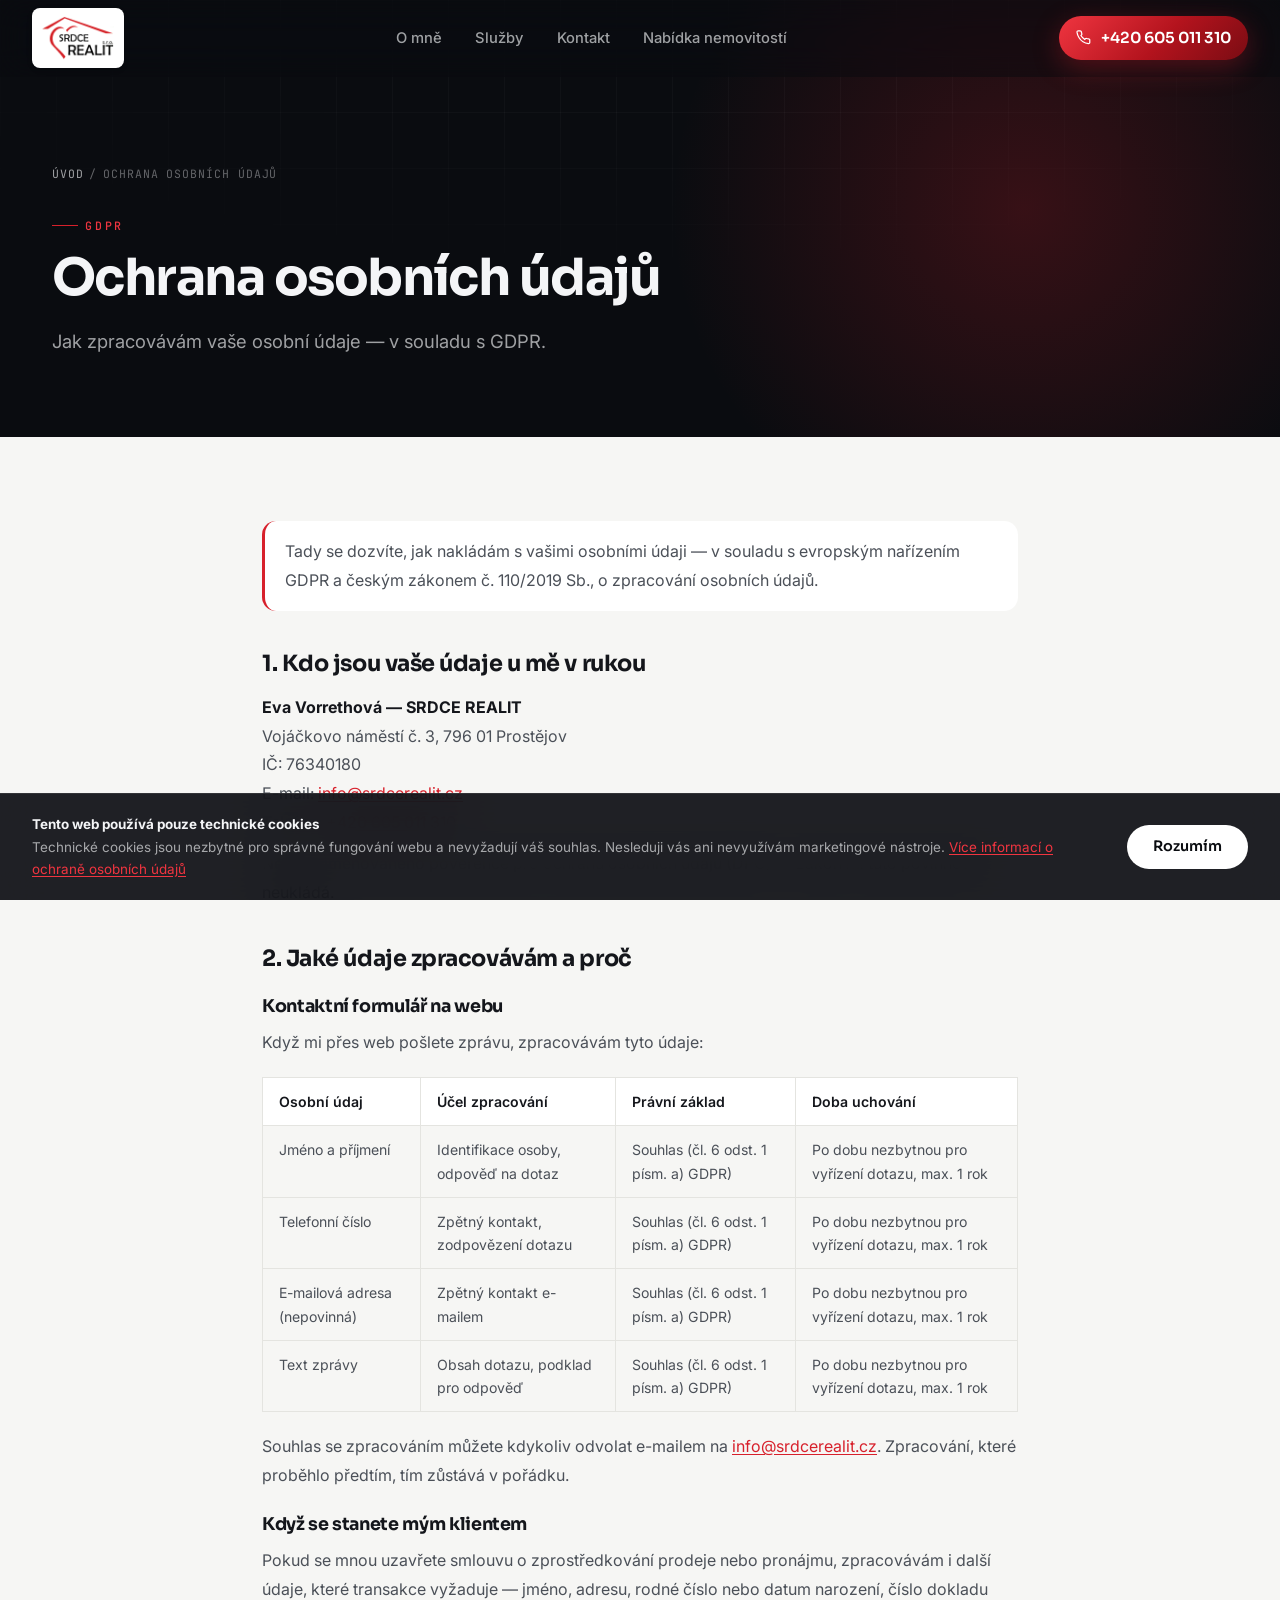
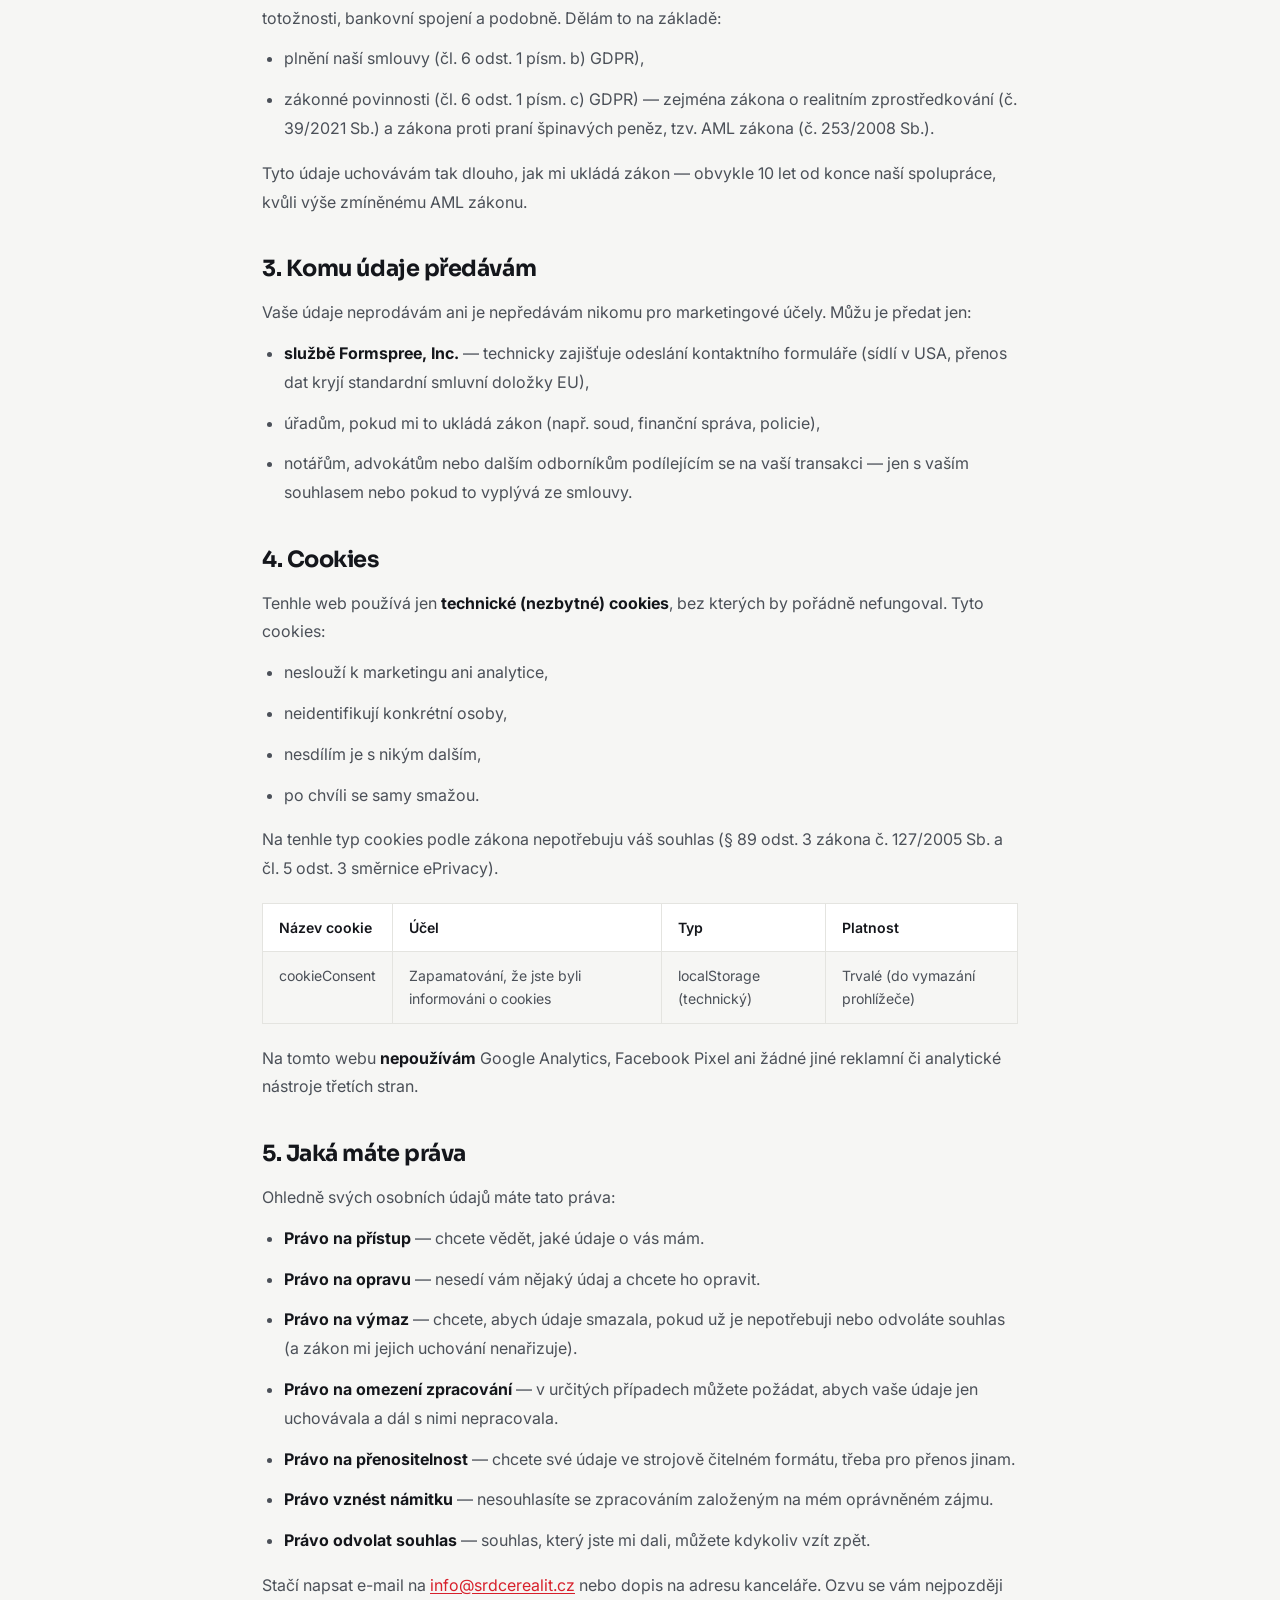
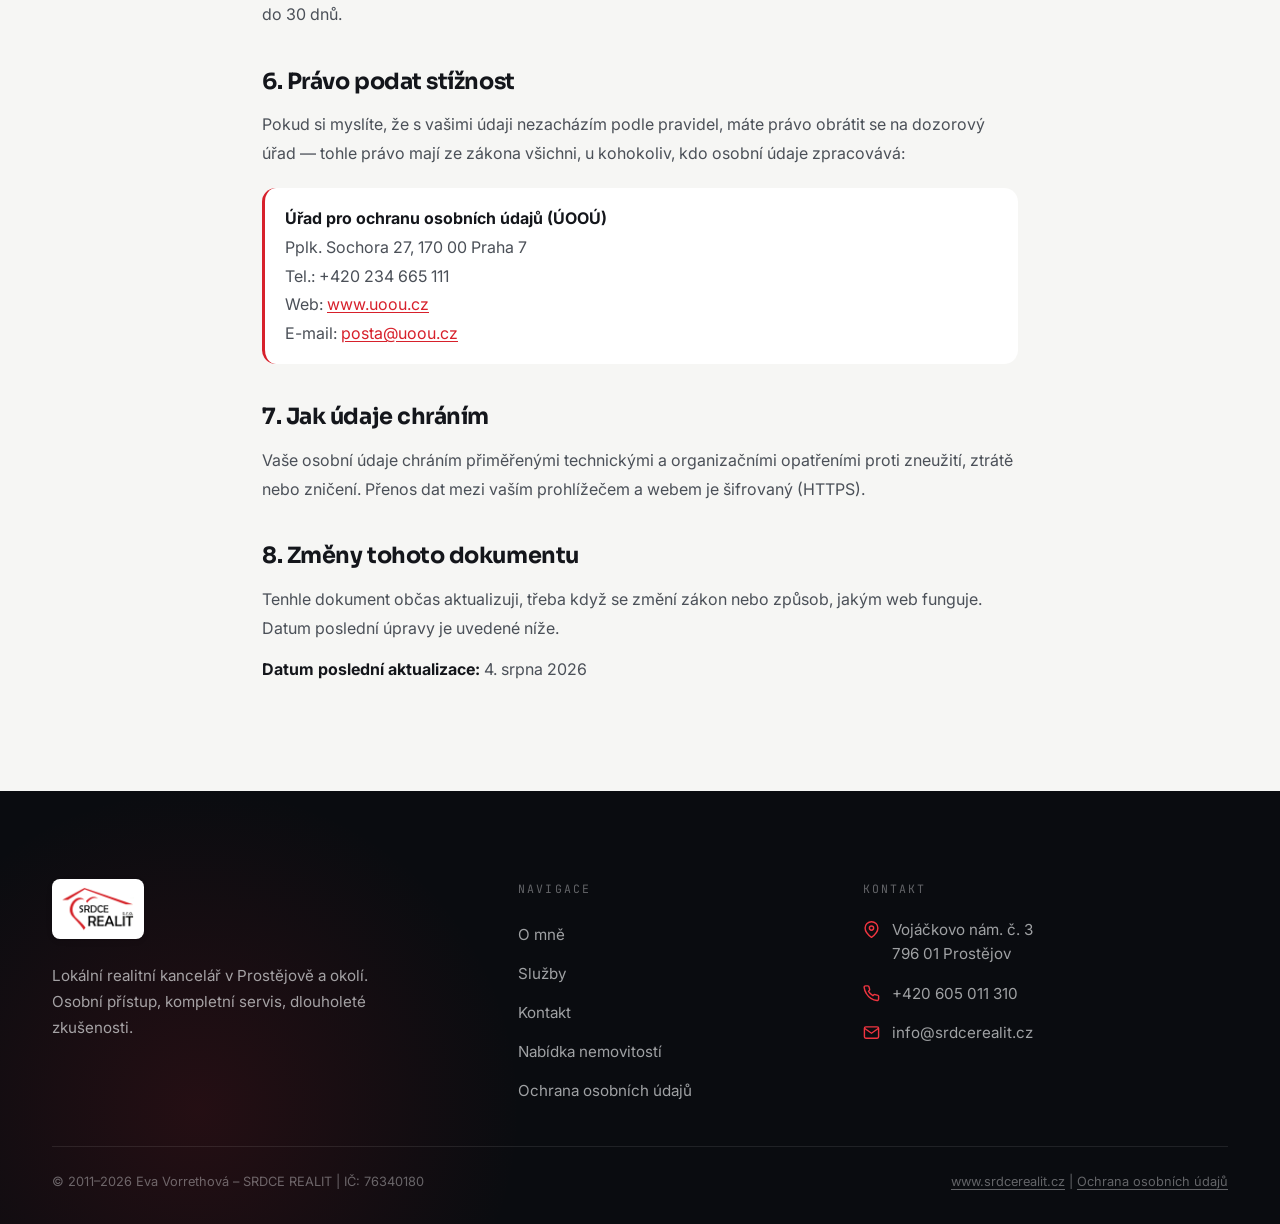
==== commit 8cd1c005: "Zapracování klientské zpětné vazby Ořez hero fotky (náměstí místo střechy), zvětšené logo, +420 u te" ====
--- a/ochrana-udaju.html
+++ b/ochrana-udaju.html
@@ -89,7 +89,7 @@
     <div class="header-actions">
       <a href="tel:+420605011310" class="header-phone">
         <svg viewBox="0 0 24 24" fill="none" stroke="currentColor" stroke-width="2" aria-hidden="true"><path d="M22 16.92v3a2 2 0 0 1-2.18 2 19.79 19.79 0 0 1-8.63-3.07A19.5 19.5 0 0 1 4.69 12 19.79 19.79 0 0 1 1.61 3.41 2 2 0 0 1 3.6 1.24h3a2 2 0 0 1 2 1.72c.127.96.361 1.903.7 2.81a2 2 0 0 1-.45 2.11L7.91 8.9a16 16 0 0 0 6.08 6.08l.97-.96a2 2 0 0 1 2.11-.45c.907.339 1.85.573 2.81.7A2 2 0 0 1 22 16.92z"/></svg>
-        605 011 310
+        +420 605 011 310
       </a>
       <button class="hamburger" aria-label="Otevřít menu" aria-expanded="false">
         <span></span><span></span><span></span>
@@ -108,7 +108,7 @@
   </ul>
   <a href="tel:+420605011310" class="mobile-nav-phone">
     <svg width="18" height="18" viewBox="0 0 24 24" fill="none" stroke="currentColor" stroke-width="2" aria-hidden="true"><path d="M22 16.92v3a2 2 0 0 1-2.18 2 19.79 19.79 0 0 1-8.63-3.07A19.5 19.5 0 0 1 4.69 12 19.79 19.79 0 0 1 1.61 3.41 2 2 0 0 1 3.6 1.24h3a2 2 0 0 1 2 1.72c.127.96.361 1.903.7 2.81a2 2 0 0 1-.45 2.11L7.91 8.9a16 16 0 0 0 6.08 6.08l.97-.96a2 2 0 0 1 2.11-.45c.907.339 1.85.573 2.81.7A2 2 0 0 1 22 16.92z"/></svg>
-    605 011 310
+    +420 605 011 310
   </a>
 </nav>
 
@@ -122,7 +122,7 @@
     </nav>
     <span class="eyebrow eyebrow-inv">GDPR</span>
     <h1 class="display-2">Ochrana osobních údajů</h1>
-    <p class="lead">Informace o zpracování osobních údajů dle nařízení GDPR.</p>
+    <p class="lead">Jak zpracovávám vaše osobní údaje — v souladu s GDPR.</p>
   </div>
 </section>
 
@@ -131,23 +131,23 @@
   <div class="gdpr-content">
 
     <div class="gdpr-info-box">
-      <p>Tento dokument popisuje, jak společnost SRDCE REALIT — Eva Vorrethová nakládá s osobními údaji v souladu s Nařízením Evropského parlamentu a Rady (EU) 2016/679 (GDPR) a zákonem č. 110/2019 Sb., o zpracování osobních údajů.</p>
-    </div>
-
-    <h2>1. Správce osobních údajů</h2>
+      <p>Tady se dozvíte, jak nakládám s vašimi osobními údaji — v souladu s evropským nařízením GDPR a českým zákonem č. 110/2019 Sb., o zpracování osobních údajů.</p>
+    </div>
+
+    <h2>1. Kdo jsou vaše údaje u mě v rukou</h2>
     <p>
       <strong>Eva Vorrethová — SRDCE REALIT</strong><br>
       Vojáčkovo náměstí č. 3, 796 01 Prostějov<br>
       IČ: 76340180<br>
       E-mail: <a href="mailto:info@srdcerealit.cz">info@srdcerealit.cz</a><br>
-      Telefon: <a href="tel:+420605011310">605 011 310</a>
+      Telefon: <a href="tel:+420605011310">+420 605 011 310</a>
     </p>
-    <p>Správce nejmenoval pověřence pro ochranu osobních údajů, neboť mu tato povinnost ze zákona nevzniká.</p>
-
-    <h2>2. Jaké osobní údaje zpracováváme a proč</h2>
+    <p>Nemám jmenovaného pověřence pro ochranu osobních údajů (DPO) — zákon mi tuto povinnost neukládá.</p>
+
+    <h2>2. Jaké údaje zpracovávám a proč</h2>
 
     <h3>Kontaktní formulář na webu</h3>
-    <p>Pokud nám zašlete zprávu prostřednictvím kontaktního formuláře, zpracováváme tyto údaje:</p>
+    <p>Když mi přes web pošlete zprávu, zpracovávám tyto údaje:</p>
     <table class="gdpr-table">
       <thead>
         <tr>
@@ -184,33 +184,33 @@
         </tr>
       </tbody>
     </table>
-    <p>Svůj souhlas se zpracováním osobních údajů máte právo kdykoliv odvolat zasláním e-mailu na adresu <a href="mailto:info@srdcerealit.cz">info@srdcerealit.cz</a>. Odvoláním souhlasu není dotčena zákonnost zpracování před jeho odvoláním.</p>
-
-    <h3>Smluvní vztahy (klienti)</h3>
-    <p>V rámci realitní zprostředkovatelské činnosti zpracováváme osobní údaje klientů (jméno, příjmení, adresa, rodné číslo nebo datum narození, číslo dokladu totožnosti, bankovní spojení a další nezbytné údaje) na základě:</p>
+    <p>Souhlas se zpracováním můžete kdykoliv odvolat e-mailem na <a href="mailto:info@srdcerealit.cz">info@srdcerealit.cz</a>. Zpracování, které proběhlo předtím, tím zůstává v pořádku.</p>
+
+    <h3>Když se stanete mým klientem</h3>
+    <p>Pokud se mnou uzavřete smlouvu o zprostředkování prodeje nebo pronájmu, zpracovávám i další údaje, které transakce vyžaduje — jméno, adresu, rodné číslo nebo datum narození, číslo dokladu totožnosti, bankovní spojení a podobně. Dělám to na základě:</p>
     <ul>
-      <li>plnění smlouvy (čl. 6 odst. 1 písm. b) GDPR),</li>
-      <li>splnění právní povinnosti (čl. 6 odst. 1 písm. c) GDPR) — zejména zákon č. 39/2021 Sb. o realitním zprostředkování, zákon č. 253/2008 Sb. o některých opatřeních proti legalizaci výnosů z trestné činnosti (AML).</li>
+      <li>plnění naší smlouvy (čl. 6 odst. 1 písm. b) GDPR),</li>
+      <li>zákonné povinnosti (čl. 6 odst. 1 písm. c) GDPR) — zejména zákona o realitním zprostředkování (č. 39/2021 Sb.) a zákona proti praní špinavých peněz, tzv. AML zákona (č. 253/2008 Sb.).</li>
     </ul>
-    <p>Tyto údaje uchováváme po dobu stanovenou příslušnými právními předpisy (zpravidla 10 let od ukončení smluvního vztahu dle AML zákona).</p>
-
-    <h2>3. Příjemci osobních údajů</h2>
-    <p>Osobní údaje neprodáváme ani nepředáváme třetím stranám pro marketingové účely. Údaje mohou být předány pouze:</p>
+    <p>Tyto údaje uchovávám tak dlouho, jak mi ukládá zákon — obvykle 10 let od konce naší spolupráce, kvůli výše zmíněnému AML zákonu.</p>
+
+    <h2>3. Komu údaje předávám</h2>
+    <p>Vaše údaje neprodávám ani je nepředávám nikomu pro marketingové účely. Můžu je předat jen:</p>
     <ul>
-      <li><strong>Formspree, Inc.</strong> — zpracovatel kontaktního formuláře (USA; přenos probíhá na základě standardních smluvních doložek EU),</li>
-      <li>orgánům veřejné moci na základě zákonné povinnosti (soudy, Finanční správa, Policie ČR apod.),</li>
-      <li>notářům, advokátům a dalším odborným poradcům v rámci realitní transakce, pokud k tomu dáte souhlas nebo to vyplývá ze smlouvy.</li>
+      <li><strong>službě Formspree, Inc.</strong> — technicky zajišťuje odeslání kontaktního formuláře (sídlí v USA, přenos dat kryjí standardní smluvní doložky EU),</li>
+      <li>úřadům, pokud mi to ukládá zákon (např. soud, finanční správa, policie),</li>
+      <li>notářům, advokátům nebo dalším odborníkům podílejícím se na vaší transakci — jen s vaším souhlasem nebo pokud to vyplývá ze smlouvy.</li>
     </ul>
 
-    <h2>4. Cookies a technické sledování</h2>
-    <p>Tento web používá výhradně <strong>technické (nezbytné) cookies</strong>, které jsou nutné pro správné fungování stránek. Tyto cookies:</p>
+    <h2>4. Cookies</h2>
+    <p>Tenhle web používá jen <strong>technické (nezbytné) cookies</strong>, bez kterých by pořádně nefungoval. Tyto cookies:</p>
     <ul>
-      <li>neslouží k marketingovým ani analytickým účelům,</li>
+      <li>neslouží k marketingu ani analytice,</li>
       <li>neidentifikují konkrétní osoby,</li>
-      <li>nejsou sdíleny s třetími stranami,</li>
-      <li>jsou automaticky smazány po ukončení relace nebo v krátkém čase po ní.</li>
+      <li>nesdílím je s nikým dalším,</li>
+      <li>po chvíli se samy smažou.</li>
     </ul>
-    <p>Na tento typ cookies se podle § 89 odst. 3 zákona č. 127/2005 Sb. a čl. 5 odst. 3 směrnice ePrivacy nevztahuje povinnost vyžádat si souhlas uživatele.</p>
+    <p>Na tenhle typ cookies podle zákona nepotřebuju váš souhlas (§ 89 odst. 3 zákona č. 127/2005 Sb. a čl. 5 odst. 3 směrnice ePrivacy).</p>
 
     <table class="gdpr-table">
       <thead>
@@ -231,23 +231,23 @@
       </tbody>
     </table>
 
-    <p>Na tomto webu <strong>nejsou</strong> nasazeny Google Analytics, Facebook Pixel, ani žádné jiné reklamní nebo analytické nástroje třetích stran.</p>
-
-    <h2>5. Vaše práva</h2>
-    <p>Ve vztahu ke svým osobním údajům máte tato práva:</p>
+    <p>Na tomto webu <strong>nepoužívám</strong> Google Analytics, Facebook Pixel ani žádné jiné reklamní či analytické nástroje třetích stran.</p>
+
+    <h2>5. Jaká máte práva</h2>
+    <p>Ohledně svých osobních údajů máte tato práva:</p>
     <ul>
-      <li><strong>Právo na přístup</strong> — máte právo vědět, jaké údaje o vás zpracováváme.</li>
-      <li><strong>Právo na opravu</strong> — máte právo požádat o opravu nepřesných nebo neúplných údajů.</li>
-      <li><strong>Právo na výmaz</strong> — máte právo požádat o smazání údajů, pokud pominul účel jejich zpracování nebo odvoláte souhlas (není-li zpracování vyžadováno zákonem).</li>
-      <li><strong>Právo na omezení zpracování</strong> — máte právo požádat o omezení zpracování v případech stanovených GDPR.</li>
-      <li><strong>Právo na přenositelnost</strong> — máte právo obdržet vaše údaje ve strojově čitelném formátu.</li>
-      <li><strong>Právo vznést námitku</strong> — máte právo vznést námitku proti zpracování založenému na oprávněném zájmu.</li>
-      <li><strong>Právo odvolat souhlas</strong> — souhlas udělený pro konkrétní zpracování lze kdykoliv odvolat.</li>
+      <li><strong>Právo na přístup</strong> — chcete vědět, jaké údaje o vás mám.</li>
+      <li><strong>Právo na opravu</strong> — nesedí vám nějaký údaj a chcete ho opravit.</li>
+      <li><strong>Právo na výmaz</strong> — chcete, abych údaje smazala, pokud už je nepotřebuji nebo odvoláte souhlas (a zákon mi jejich uchování nenařizuje).</li>
+      <li><strong>Právo na omezení zpracování</strong> — v určitých případech můžete požádat, abych vaše údaje jen uchovávala a dál s nimi nepracovala.</li>
+      <li><strong>Právo na přenositelnost</strong> — chcete své údaje ve strojově čitelném formátu, třeba pro přenos jinam.</li>
+      <li><strong>Právo vznést námitku</strong> — nesouhlasíte se zpracováním založeným na mém oprávněném zájmu.</li>
+      <li><strong>Právo odvolat souhlas</strong> — souhlas, který jste mi dali, můžete kdykoliv vzít zpět.</li>
     </ul>
-    <p>Svá práva uplatněte zasláním e-mailu na <a href="mailto:info@srdcerealit.cz">info@srdcerealit.cz</a> nebo písemně na adresu sídla. Na vaši žádost odpovíme bez zbytečného odkladu, nejpozději do 30 dnů.</p>
-
-    <h2>6. Právo podat stížnost u dozorového úřadu</h2>
-    <p>Pokud se domníváte, že zpracování vašich osobních údajů porušuje GDPR nebo český zákon o zpracování osobních údajů, máte právo podat stížnost u dozorového úřadu:</p>
+    <p>Stačí napsat e-mail na <a href="mailto:info@srdcerealit.cz">info@srdcerealit.cz</a> nebo dopis na adresu kanceláře. Ozvu se vám nejpozději do 30 dnů.</p>
+
+    <h2>6. Právo podat stížnost</h2>
+    <p>Pokud si myslíte, že s vašimi údaji nezacházím podle pravidel, máte právo obrátit se na dozorový úřad — tohle právo mají ze zákona všichni, u kohokoliv, kdo osobní údaje zpracovává:</p>
     <div class="gdpr-info-box">
       <p>
         <strong>Úřad pro ochranu osobních údajů (ÚOOÚ)</strong><br>
@@ -258,12 +258,12 @@
       </p>
     </div>
 
-    <h2>7. Zabezpečení údajů</h2>
-    <p>Přijali jsme přiměřená technická a organizační opatření k ochraně vašich osobních údajů před neoprávněným přístupem, ztrátou nebo zničením. Přenos dat mezi vaším prohlížečem a webem je šifrován protokolem HTTPS.</p>
+    <h2>7. Jak údaje chráním</h2>
+    <p>Vaše osobní údaje chráním přiměřenými technickými a organizačními opatřeními proti zneužití, ztrátě nebo zničení. Přenos dat mezi vaším prohlížečem a webem je šifrovaný (HTTPS).</p>
 
     <h2>8. Změny tohoto dokumentu</h2>
-    <p>Tento dokument může být příležitostně aktualizován. Datum poslední aktualizace je uvedeno níže. Doporučujeme stránku pravidelně navštívit.</p>
-    <p><strong>Datum poslední aktualizace:</strong> 29. března 2026</p>
+    <p>Tenhle dokument občas aktualizuji, třeba když se změní zákon nebo způsob, jakým web funguje. Datum poslední úpravy je uvedené níže.</p>
+    <p><strong>Datum poslední aktualizace:</strong> 4. srpna 2026</p>
 
   </div>
 </main>
@@ -299,7 +299,7 @@
           </div>
           <div class="footer-contact-item">
             <svg viewBox="0 0 24 24" fill="none" stroke="currentColor" stroke-width="2"><path d="M22 16.92v3a2 2 0 0 1-2.18 2 19.79 19.79 0 0 1-8.63-3.07A19.5 19.5 0 0 1 4.69 12 19.79 19.79 0 0 1 1.61 3.41 2 2 0 0 1 3.6 1.24h3a2 2 0 0 1 2 1.72c.127.96.361 1.903.7 2.81a2 2 0 0 1-.45 2.11L7.91 8.9a16 16 0 0 0 6.08 6.08l.97-.96a2 2 0 0 1 2.11-.45c.907.339 1.85.573 2.81.7A2 2 0 0 1 22 16.92z"/></svg>
-            <a href="tel:+420605011310">605 011 310</a>
+            <a href="tel:+420605011310">+420 605 011 310</a>
           </div>
           <div class="footer-contact-item">
             <svg viewBox="0 0 24 24" fill="none" stroke="currentColor" stroke-width="2"><path d="M4 4h16c1.1 0 2 .9 2 2v12c0 1.1-.9 2-2 2H4c-1.1 0-2-.9-2-2V6c0-1.1.9-2 2-2z"/><polyline points="22,6 12,13 2,6"/></svg>
@@ -316,7 +316,7 @@
 </footer>
 
 <!-- FLOATING PHONE -->
-<a href="tel:+420605011310" class="floating-phone" aria-label="Zavolat 605 011 310">
+<a href="tel:+420605011310" class="floating-phone" aria-label="Zavolat +420 605 011 310">
   <svg viewBox="0 0 24 24" fill="none" stroke="currentColor" stroke-width="2" aria-hidden="true"><path d="M22 16.92v3a2 2 0 0 1-2.18 2 19.79 19.79 0 0 1-8.63-3.07A19.5 19.5 0 0 1 4.69 12 19.79 19.79 0 0 1 1.61 3.41 2 2 0 0 1 3.6 1.24h3a2 2 0 0 1 2 1.72c.127.96.361 1.903.7 2.81a2 2 0 0 1-.45 2.11L7.91 8.9a16 16 0 0 0 6.08 6.08l.97-.96a2 2 0 0 1 2.11-.45c.907.339 1.85.573 2.81.7A2 2 0 0 1 22 16.92z"/></svg>
 </a>
 
--- a/css/main.css
+++ b/css/main.css
@@ -161,7 +161,7 @@
   transition: transform var(--transition-fast);
 }
 .site-logo:hover .logo-img-wrap { transform: translateY(-1px); }
-.logo-img { height: 34px; width: auto; }
+.logo-img { height: 48px; width: auto; }
 
 .main-nav { display: none; }
 @media (min-width: 1024px) {
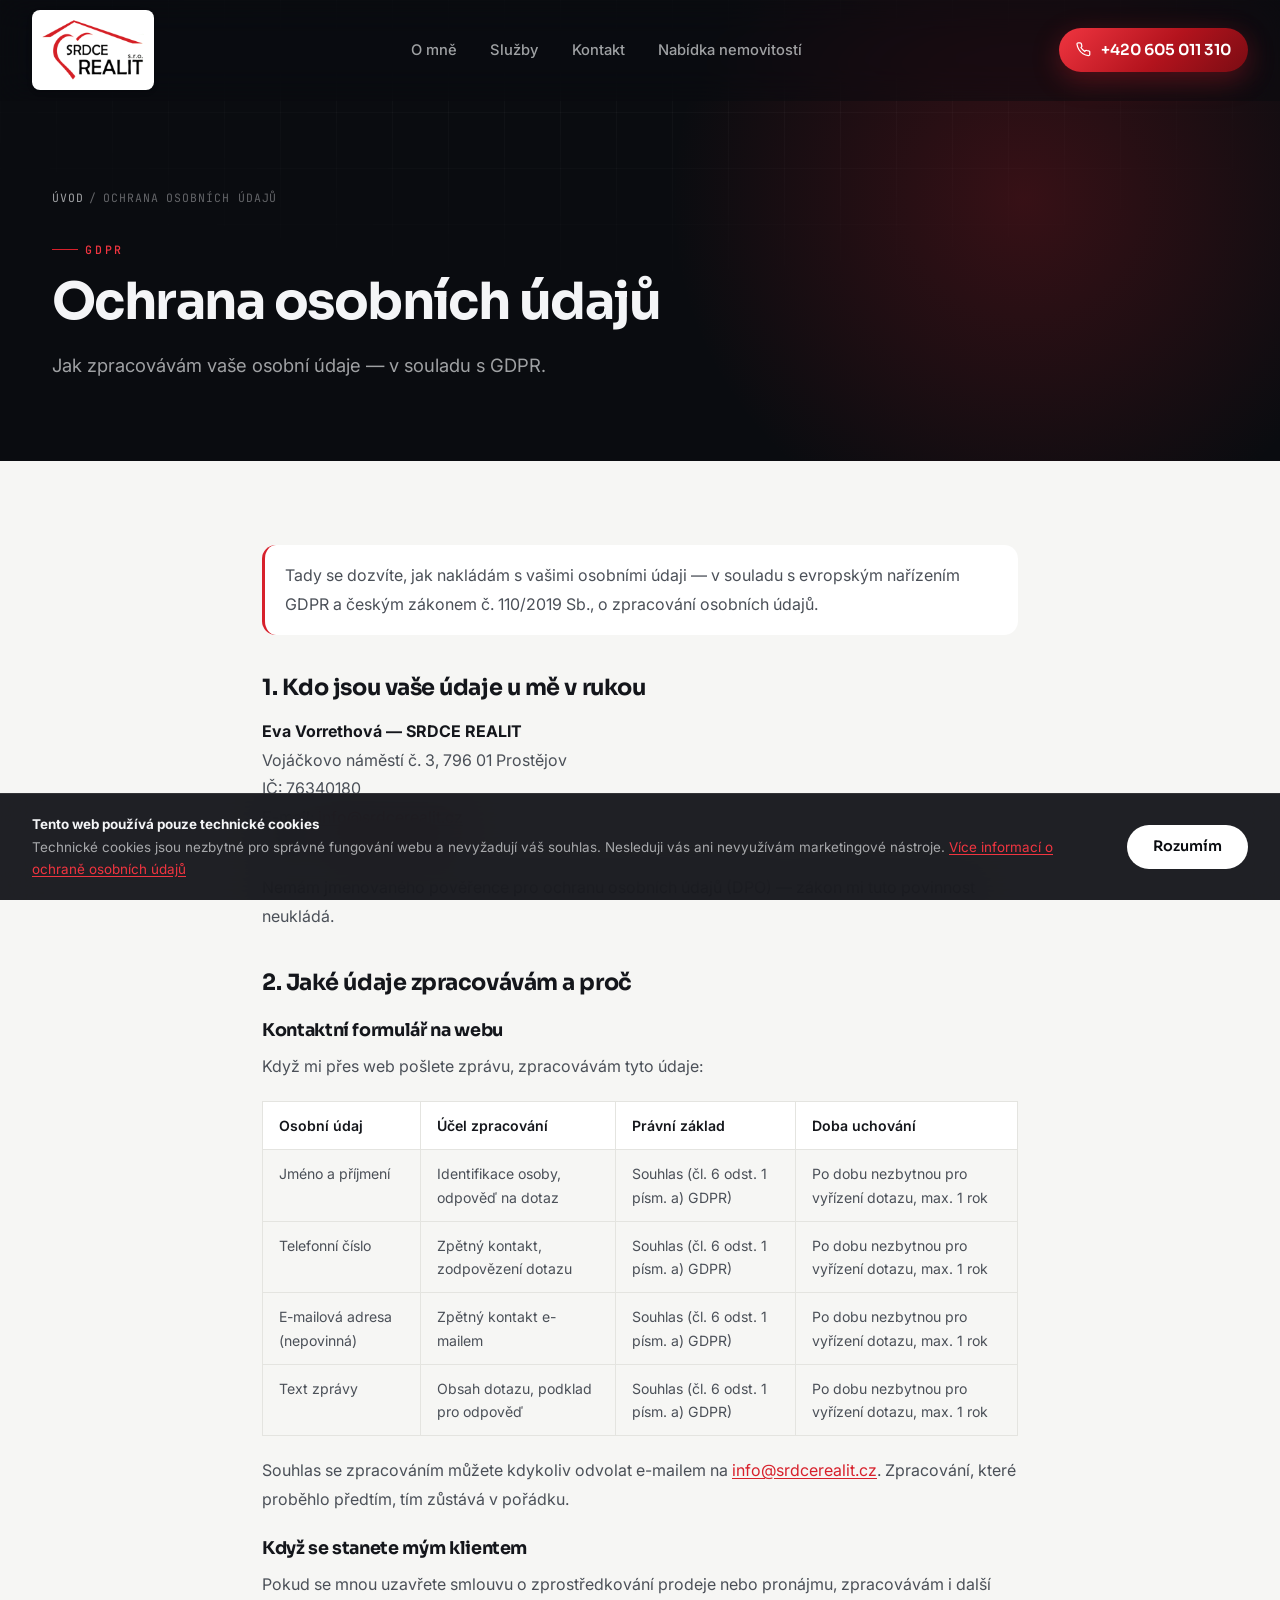
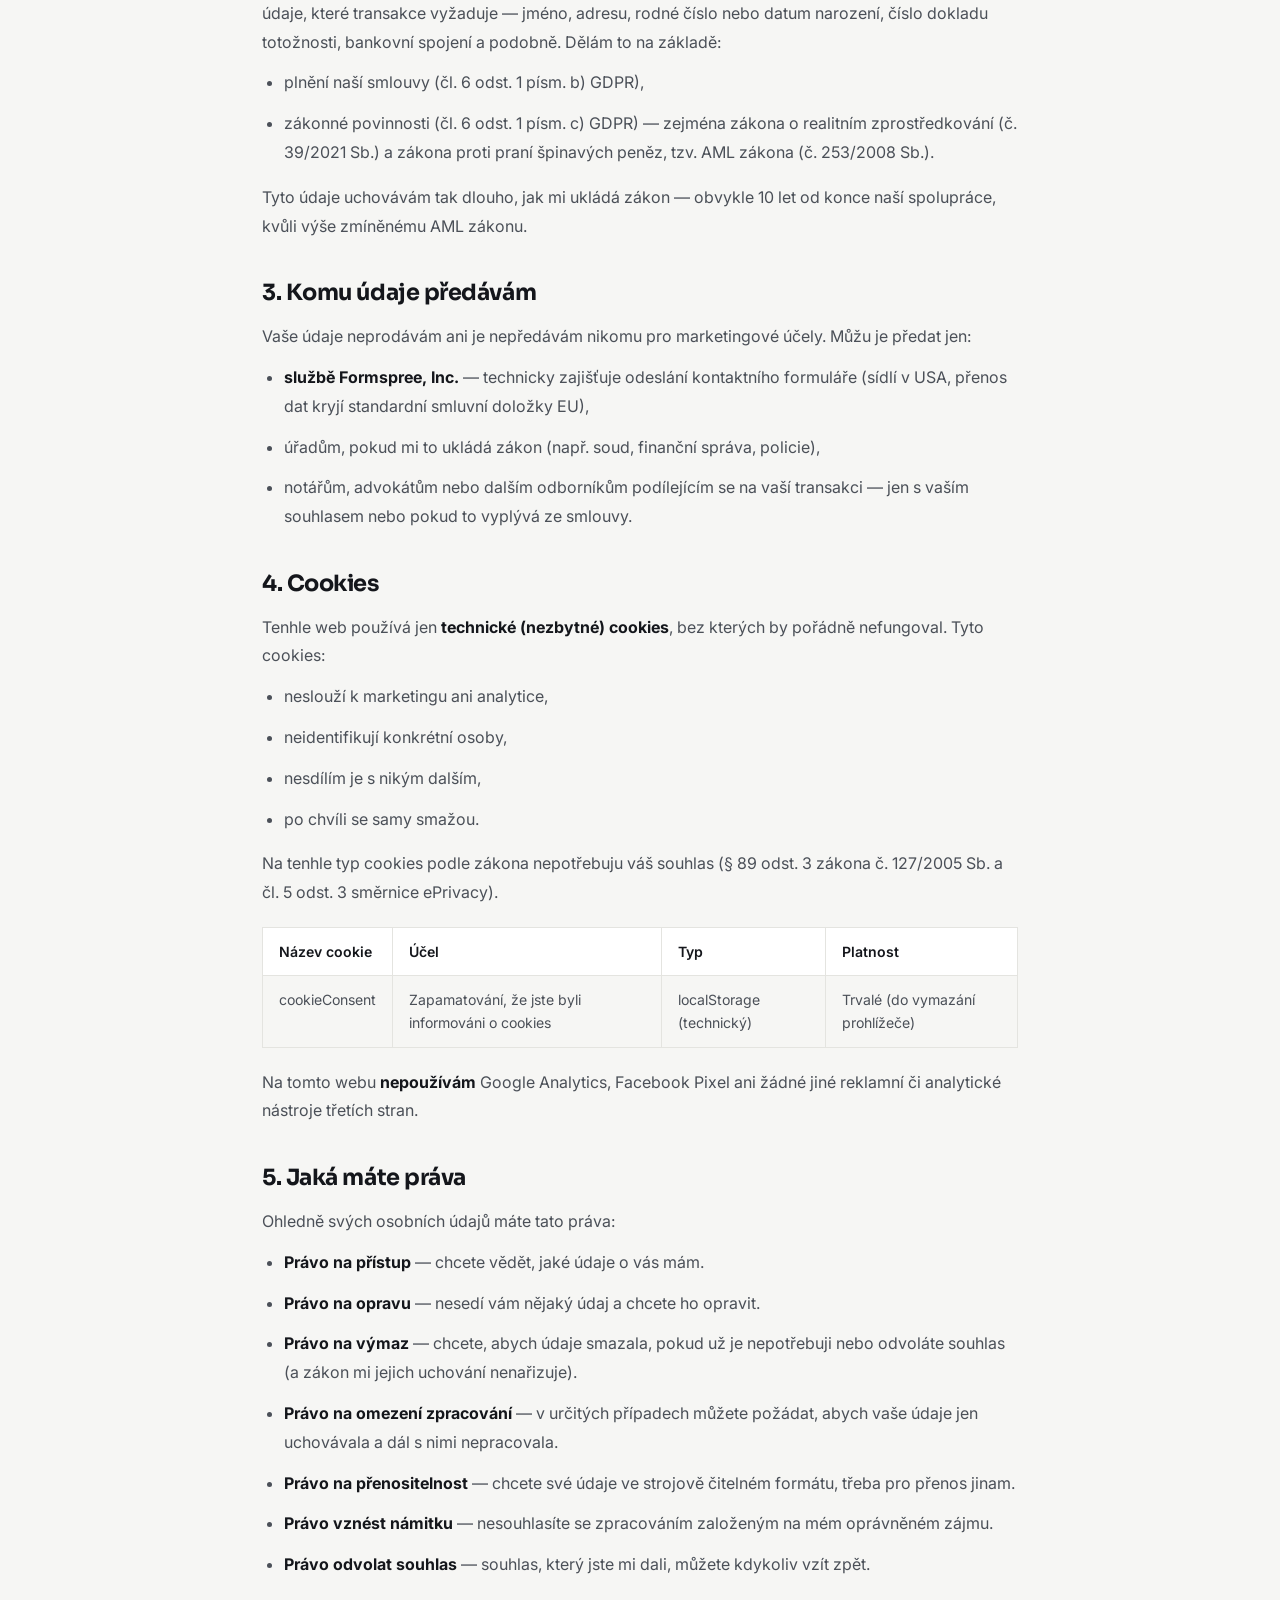
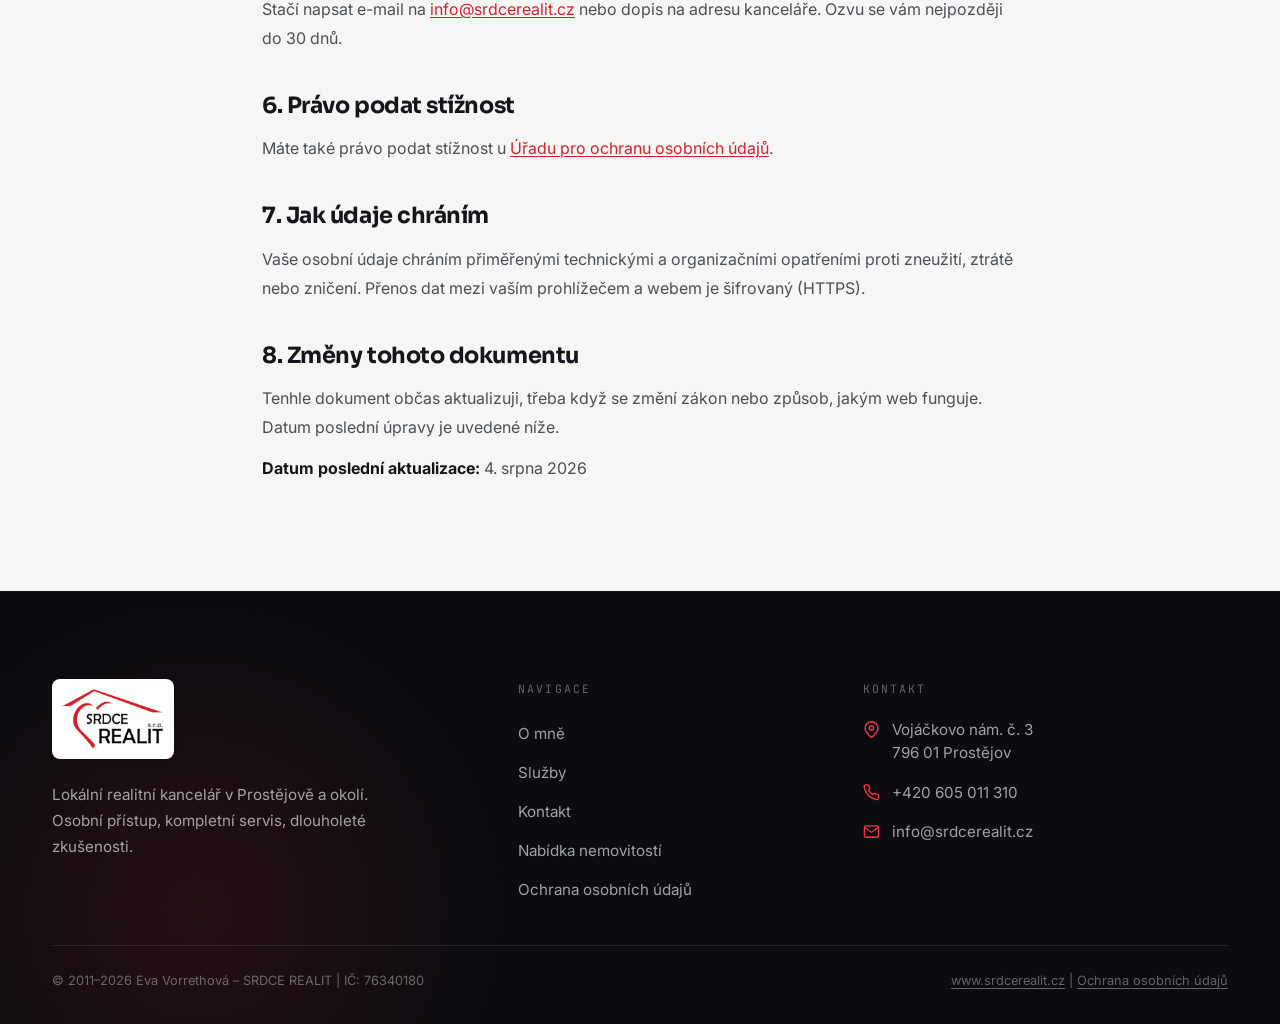
==== commit 7f679ed9: "Zpřehlednit úvod s fotografií Prostějova a upřesnit texty" ====
--- a/ochrana-udaju.html
+++ b/ochrana-udaju.html
@@ -247,16 +247,7 @@
     <p>Stačí napsat e-mail na <a href="mailto:info@srdcerealit.cz">info@srdcerealit.cz</a> nebo dopis na adresu kanceláře. Ozvu se vám nejpozději do 30 dnů.</p>
 
     <h2>6. Právo podat stížnost</h2>
-    <p>Pokud si myslíte, že s vašimi údaji nezacházím podle pravidel, máte právo obrátit se na dozorový úřad — tohle právo mají ze zákona všichni, u kohokoliv, kdo osobní údaje zpracovává:</p>
-    <div class="gdpr-info-box">
-      <p>
-        <strong>Úřad pro ochranu osobních údajů (ÚOOÚ)</strong><br>
-        Pplk. Sochora 27, 170 00 Praha 7<br>
-        Tel.: +420 234 665 111<br>
-        Web: <a href="https://www.uoou.cz" target="_blank" rel="noopener">www.uoou.cz</a><br>
-        E-mail: <a href="mailto:posta@uoou.cz">posta@uoou.cz</a>
-      </p>
-    </div>
+    <p>Máte také právo podat stížnost u <a href="https://uoou.gov.cz" target="_blank" rel="noopener">Úřadu pro ochranu osobních údajů</a>.</p>
 
     <h2>7. Jak údaje chráním</h2>
     <p>Vaše osobní údaje chráním přiměřenými technickými a organizačními opatřeními proti zneužití, ztrátě nebo zničení. Přenos dat mezi vaším prohlížečem a webem je šifrovaný (HTTPS).</p>
--- a/css/variables.css
+++ b/css/variables.css
@@ -73,7 +73,7 @@
   --container-max: 1240px;
   --container-wide: 1440px;
   --container-padding: clamp(1.1rem, 4vw, 2rem);
-  --header-h: 76px;
+  --header-h: 100px;
 
   /* === RADII === */
   --radius-sm: 8px;
--- a/css/main.css
+++ b/css/main.css
@@ -161,7 +161,8 @@
   transition: transform var(--transition-fast);
 }
 .site-logo:hover .logo-img-wrap { transform: translateY(-1px); }
-.logo-img { height: 48px; width: auto; }
+.logo-img { height: 68px; width: auto; }
+@media (max-width: 639px) { .logo-img { height: 58px; } }
 
 .main-nav { display: none; }
 @media (min-width: 1024px) {
